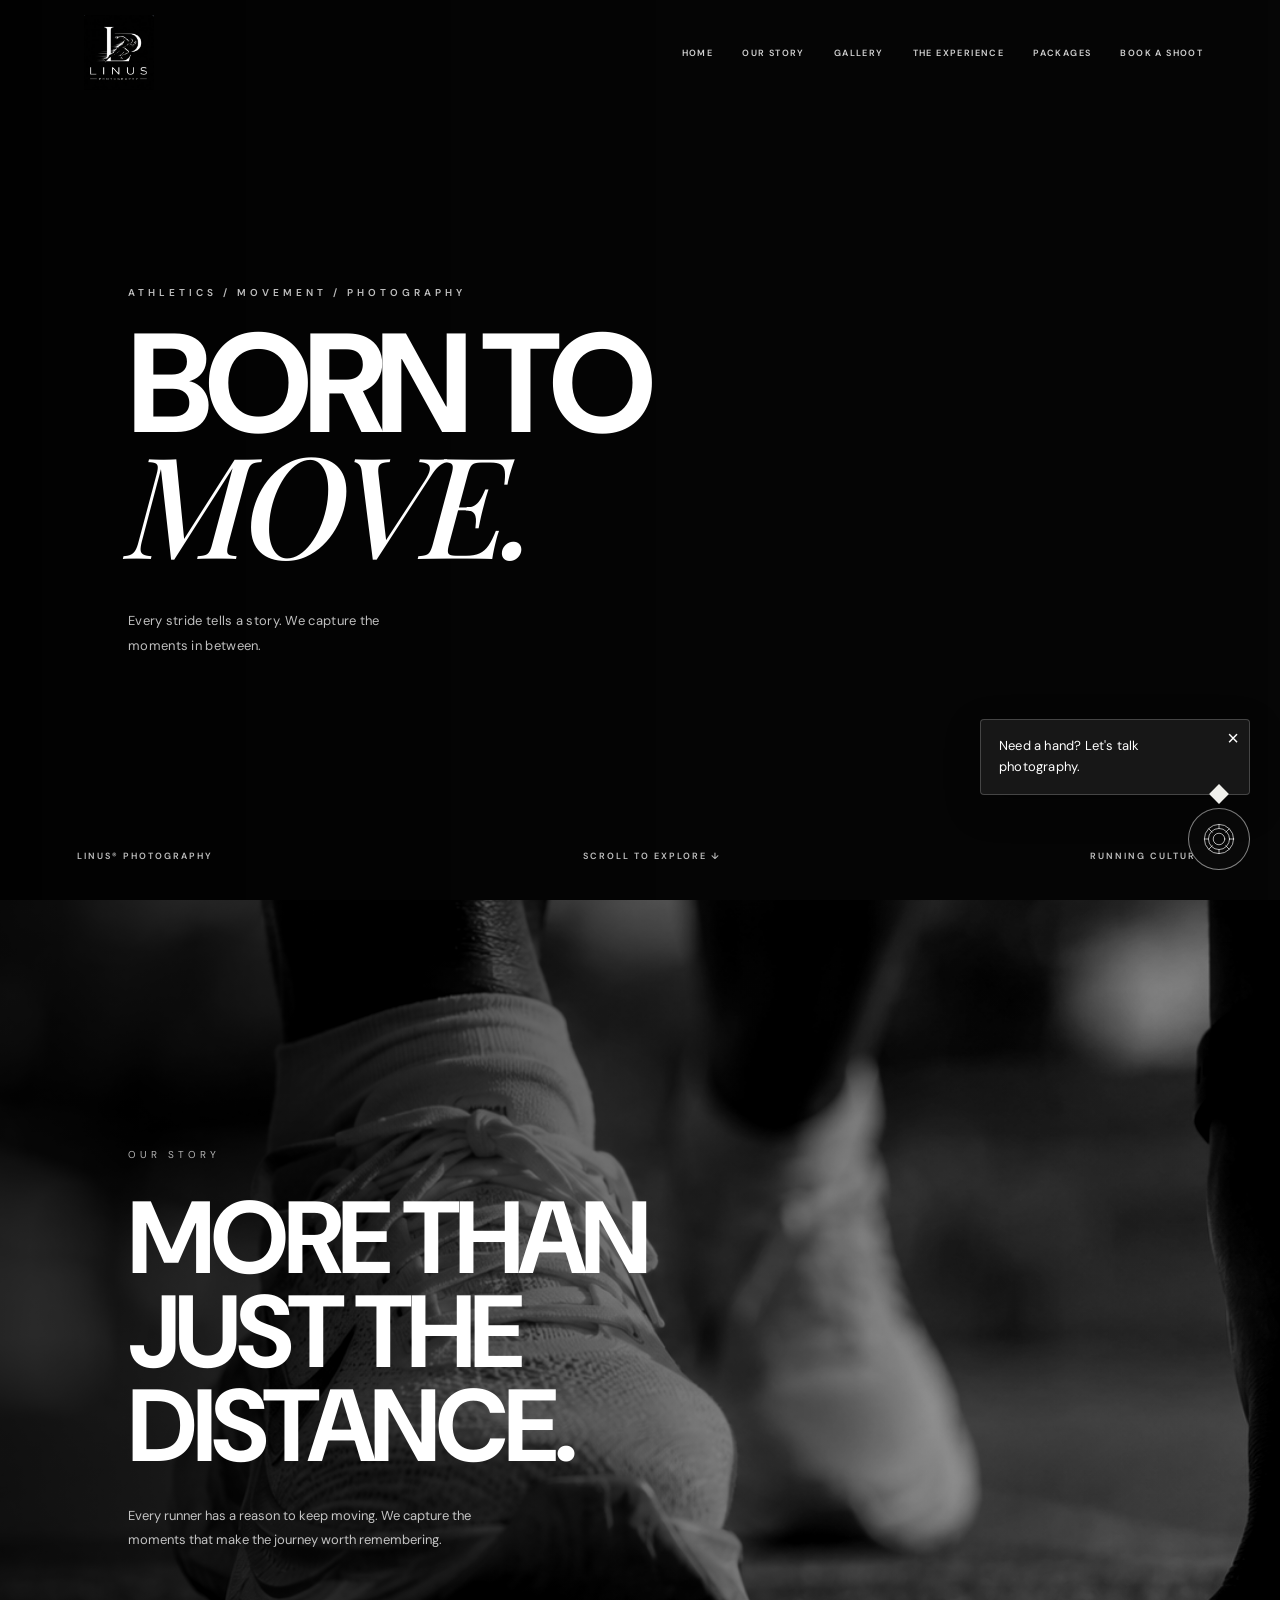
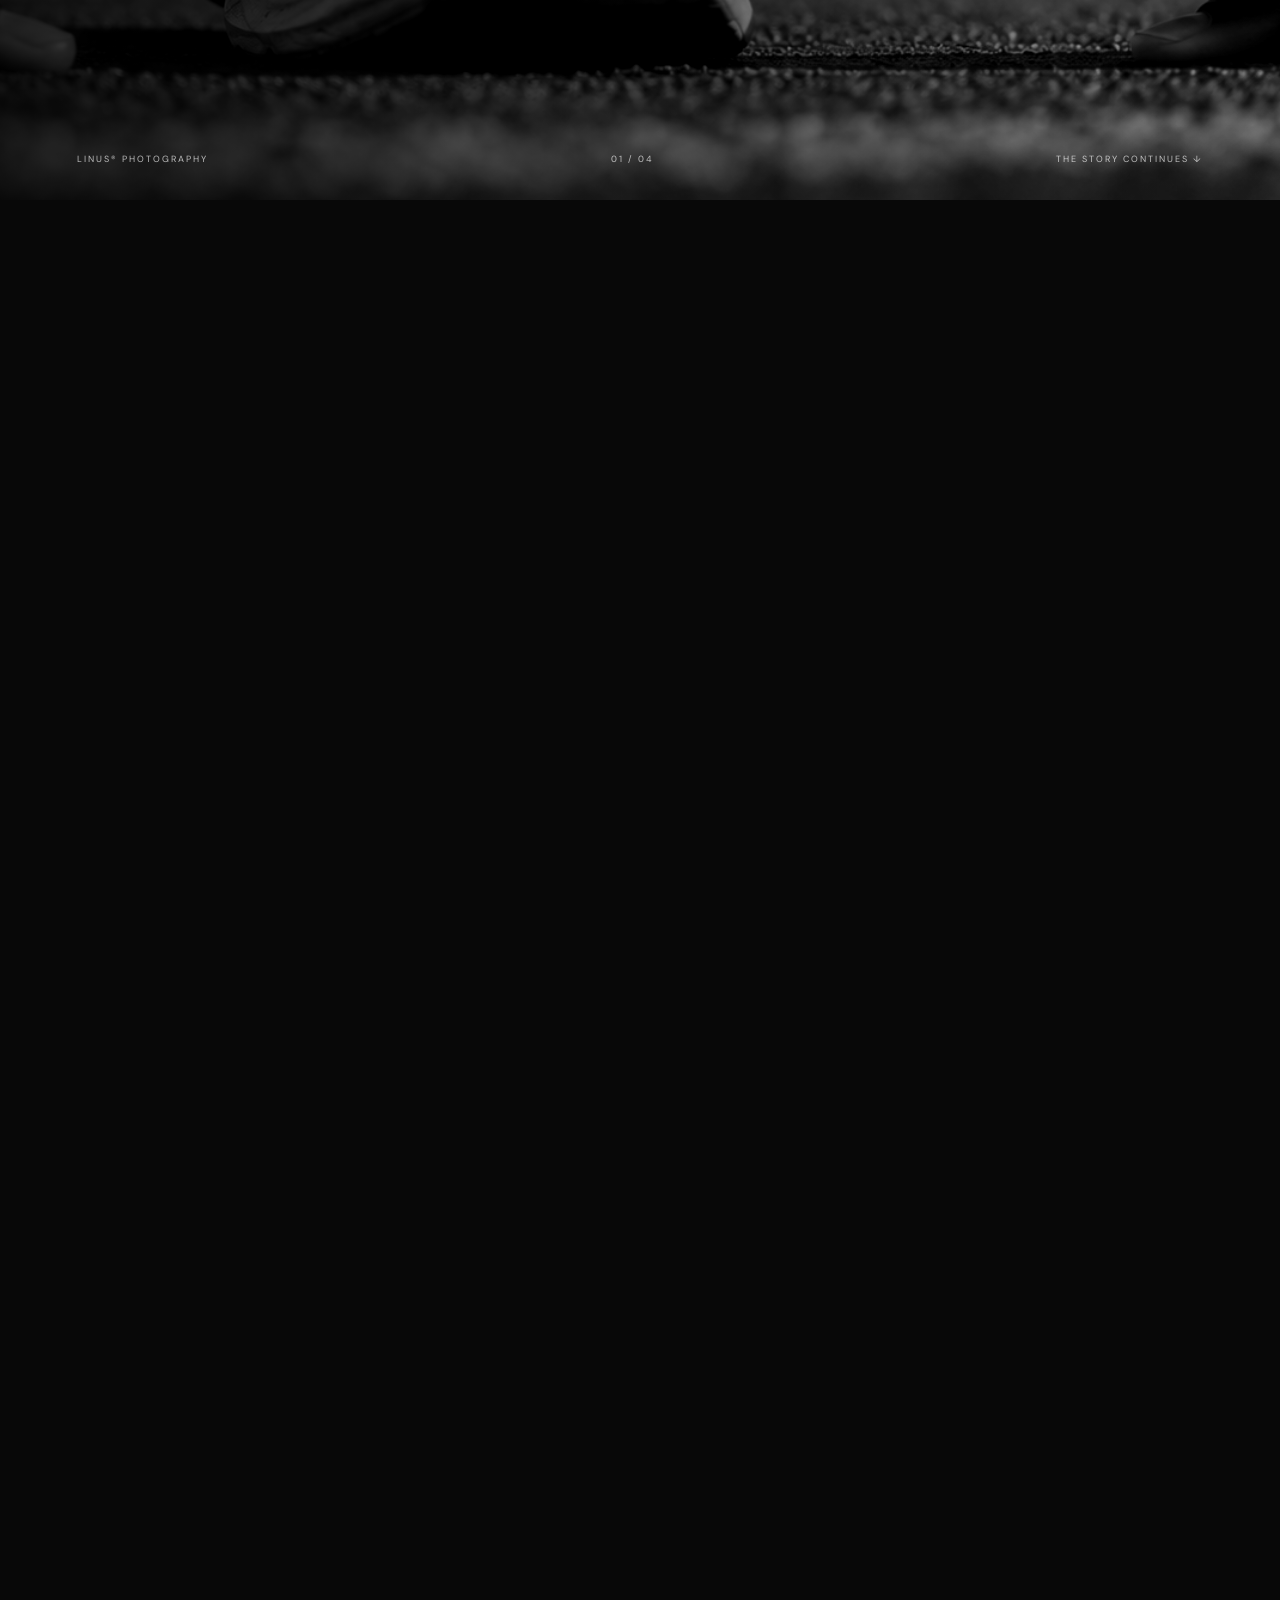
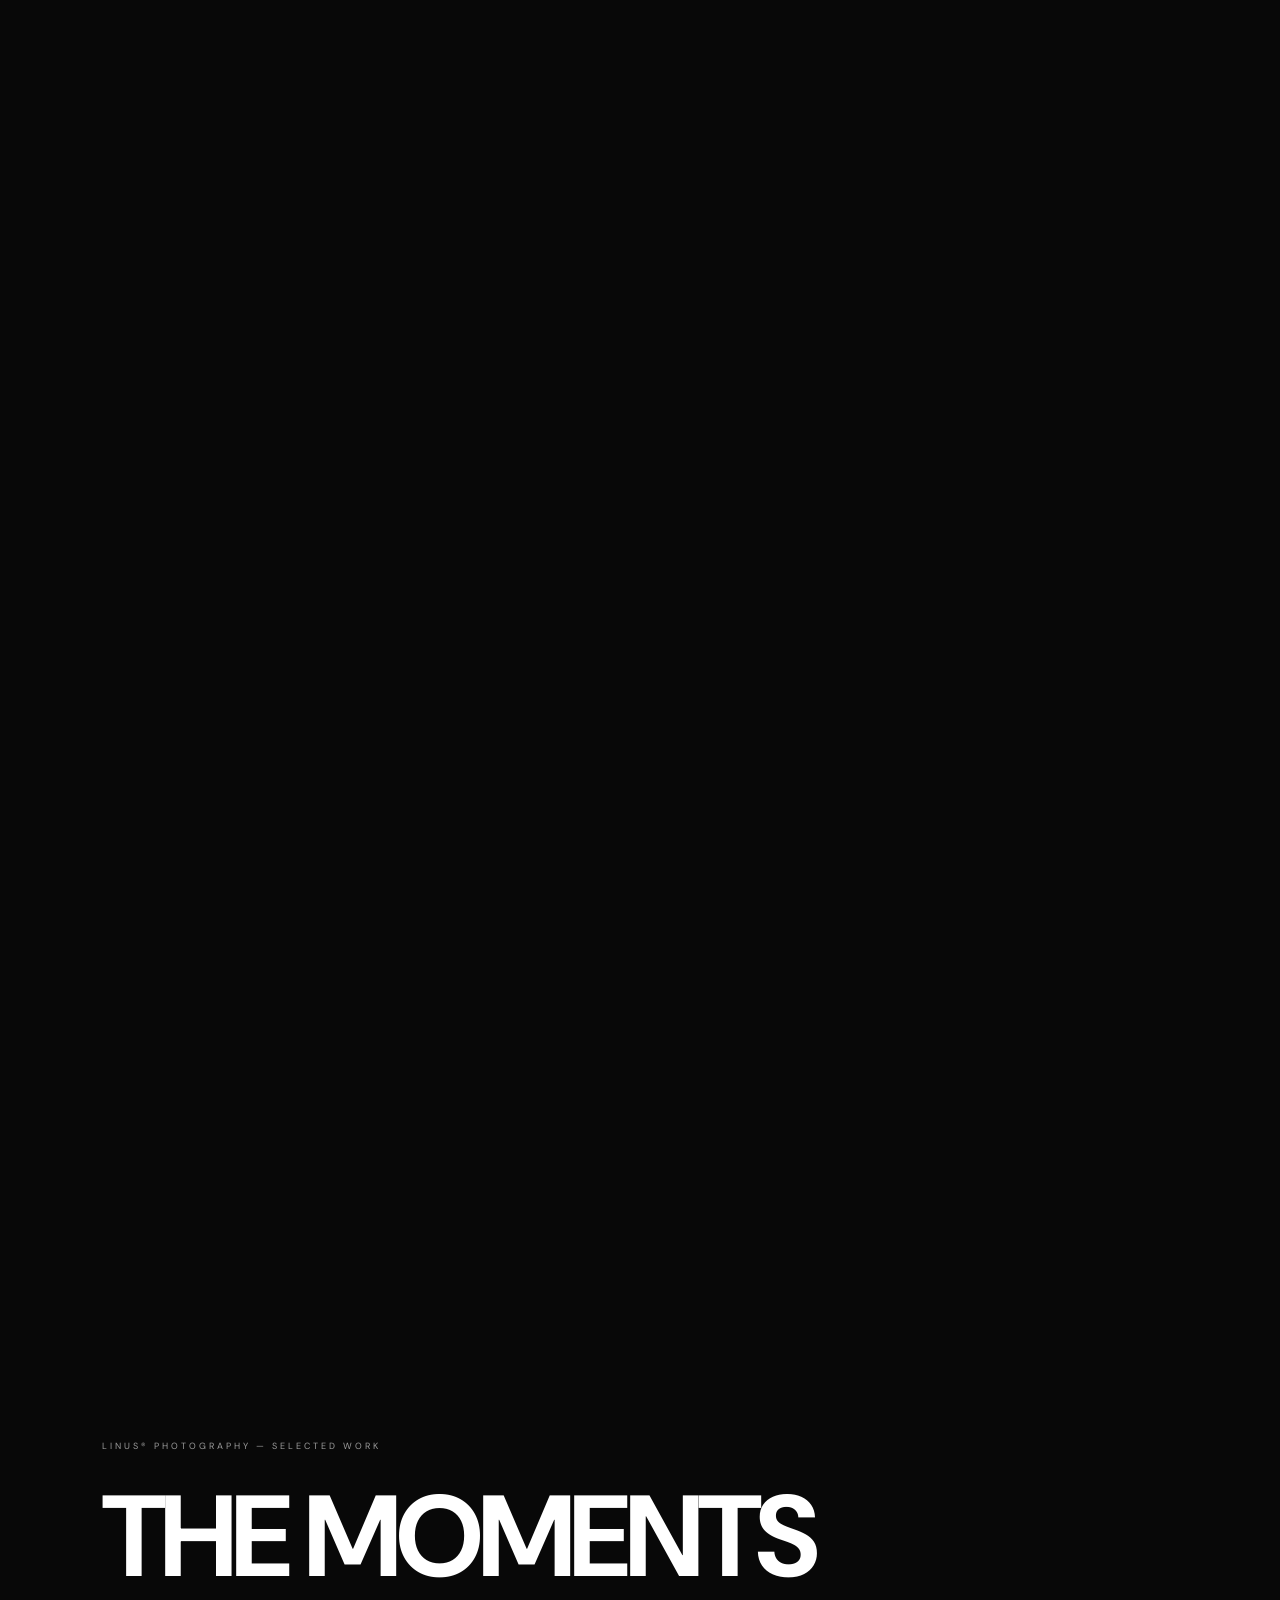
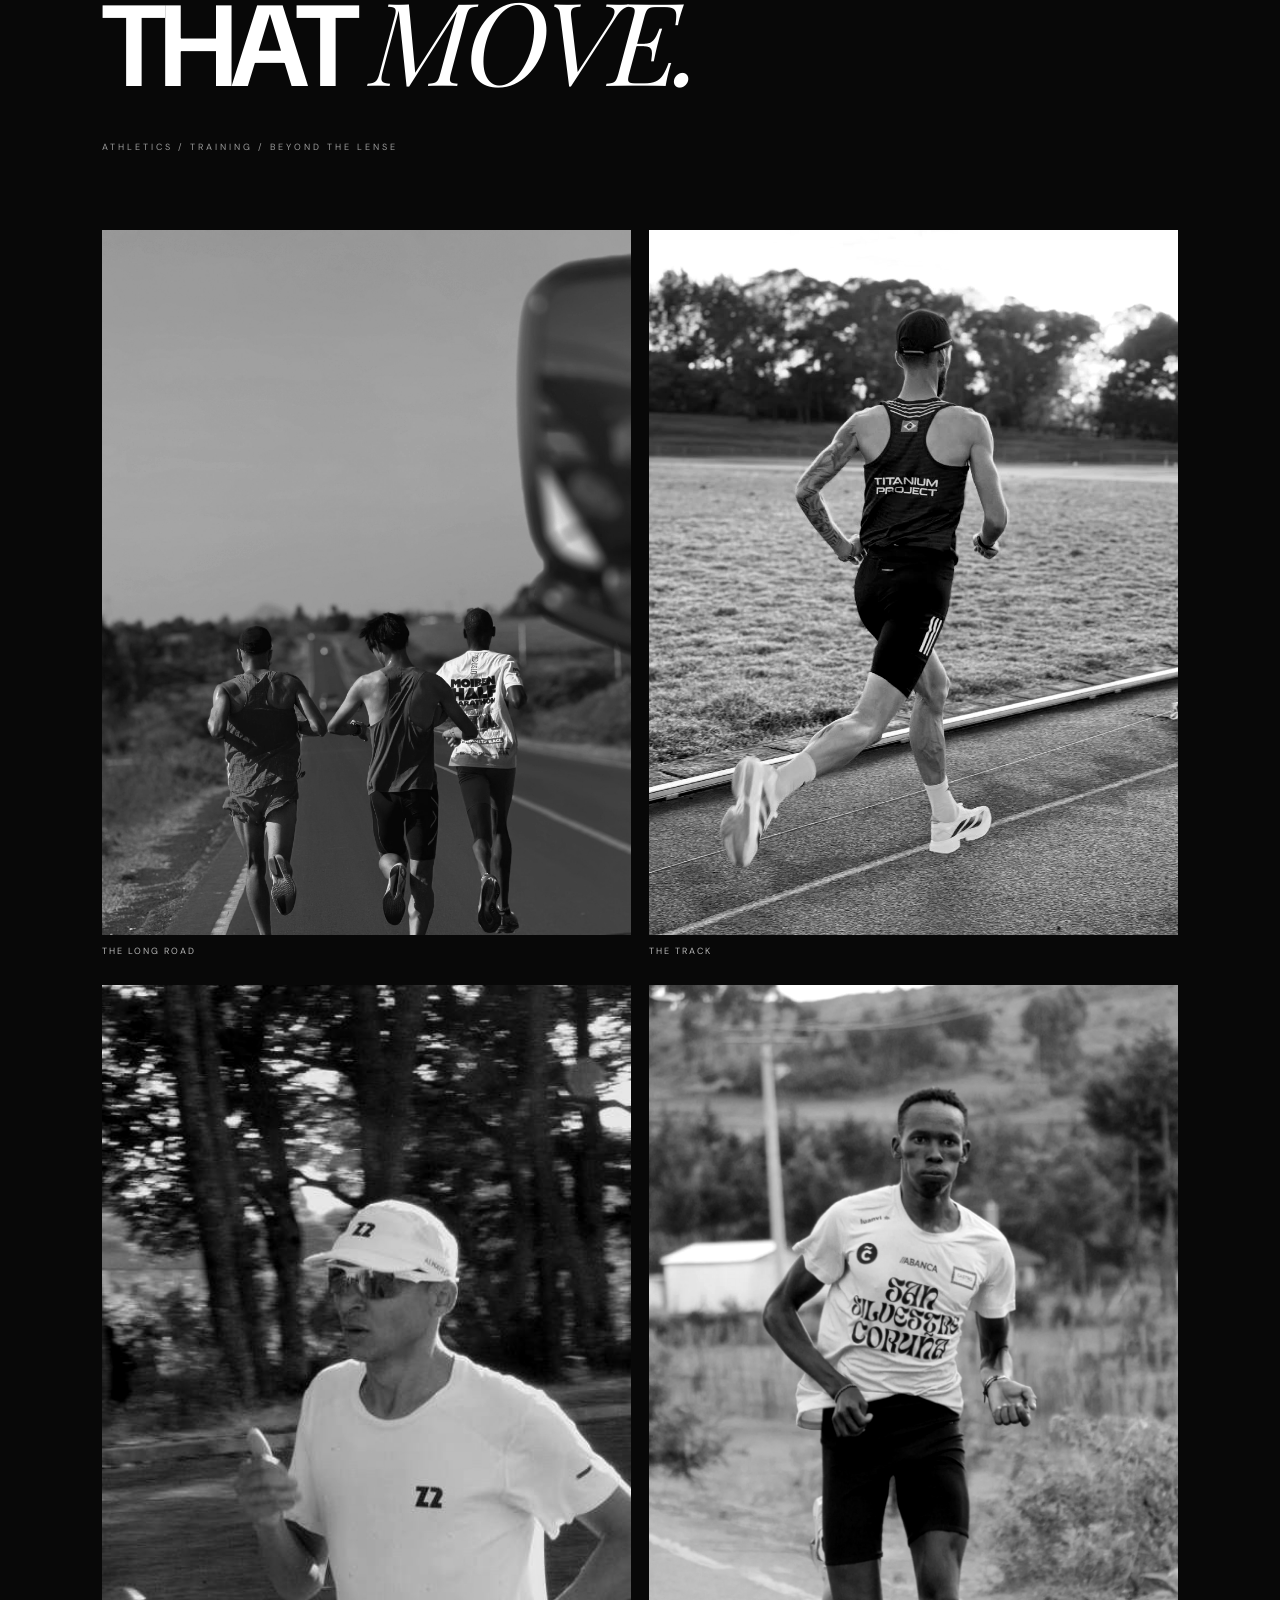
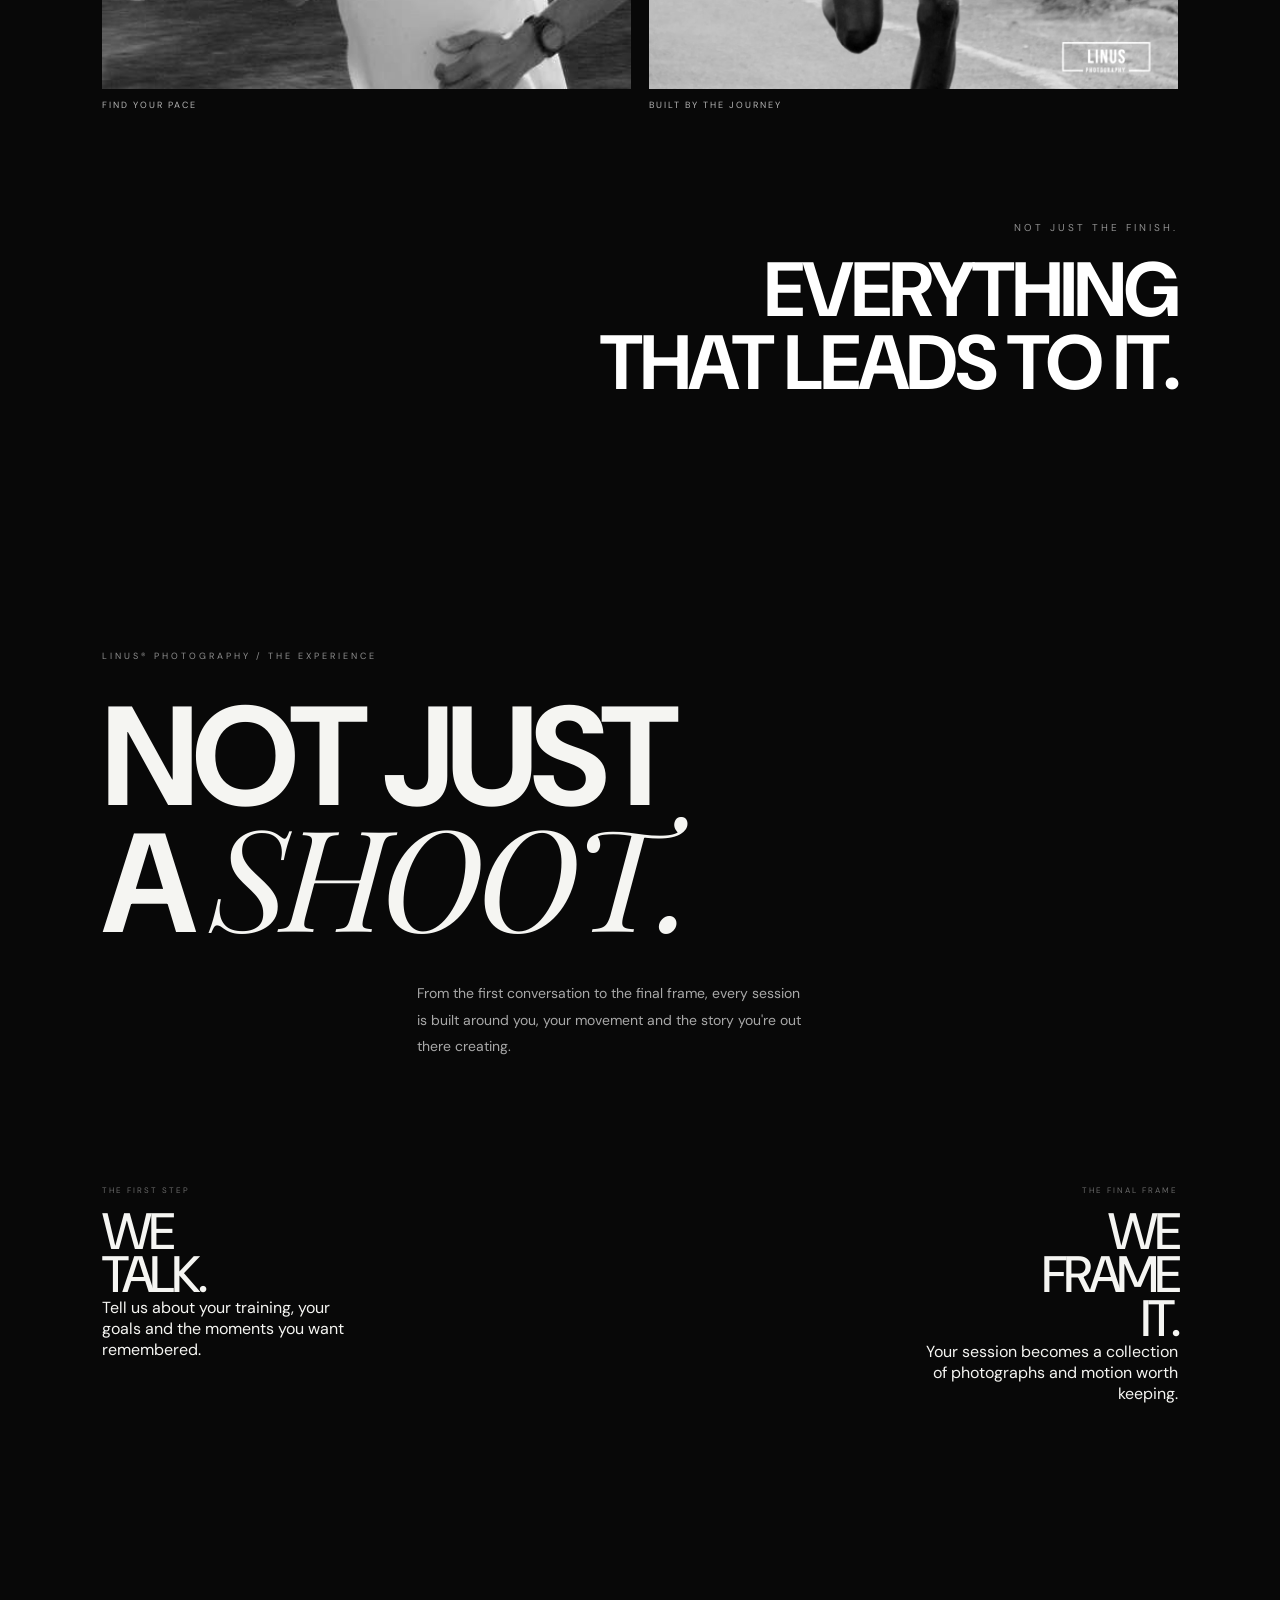
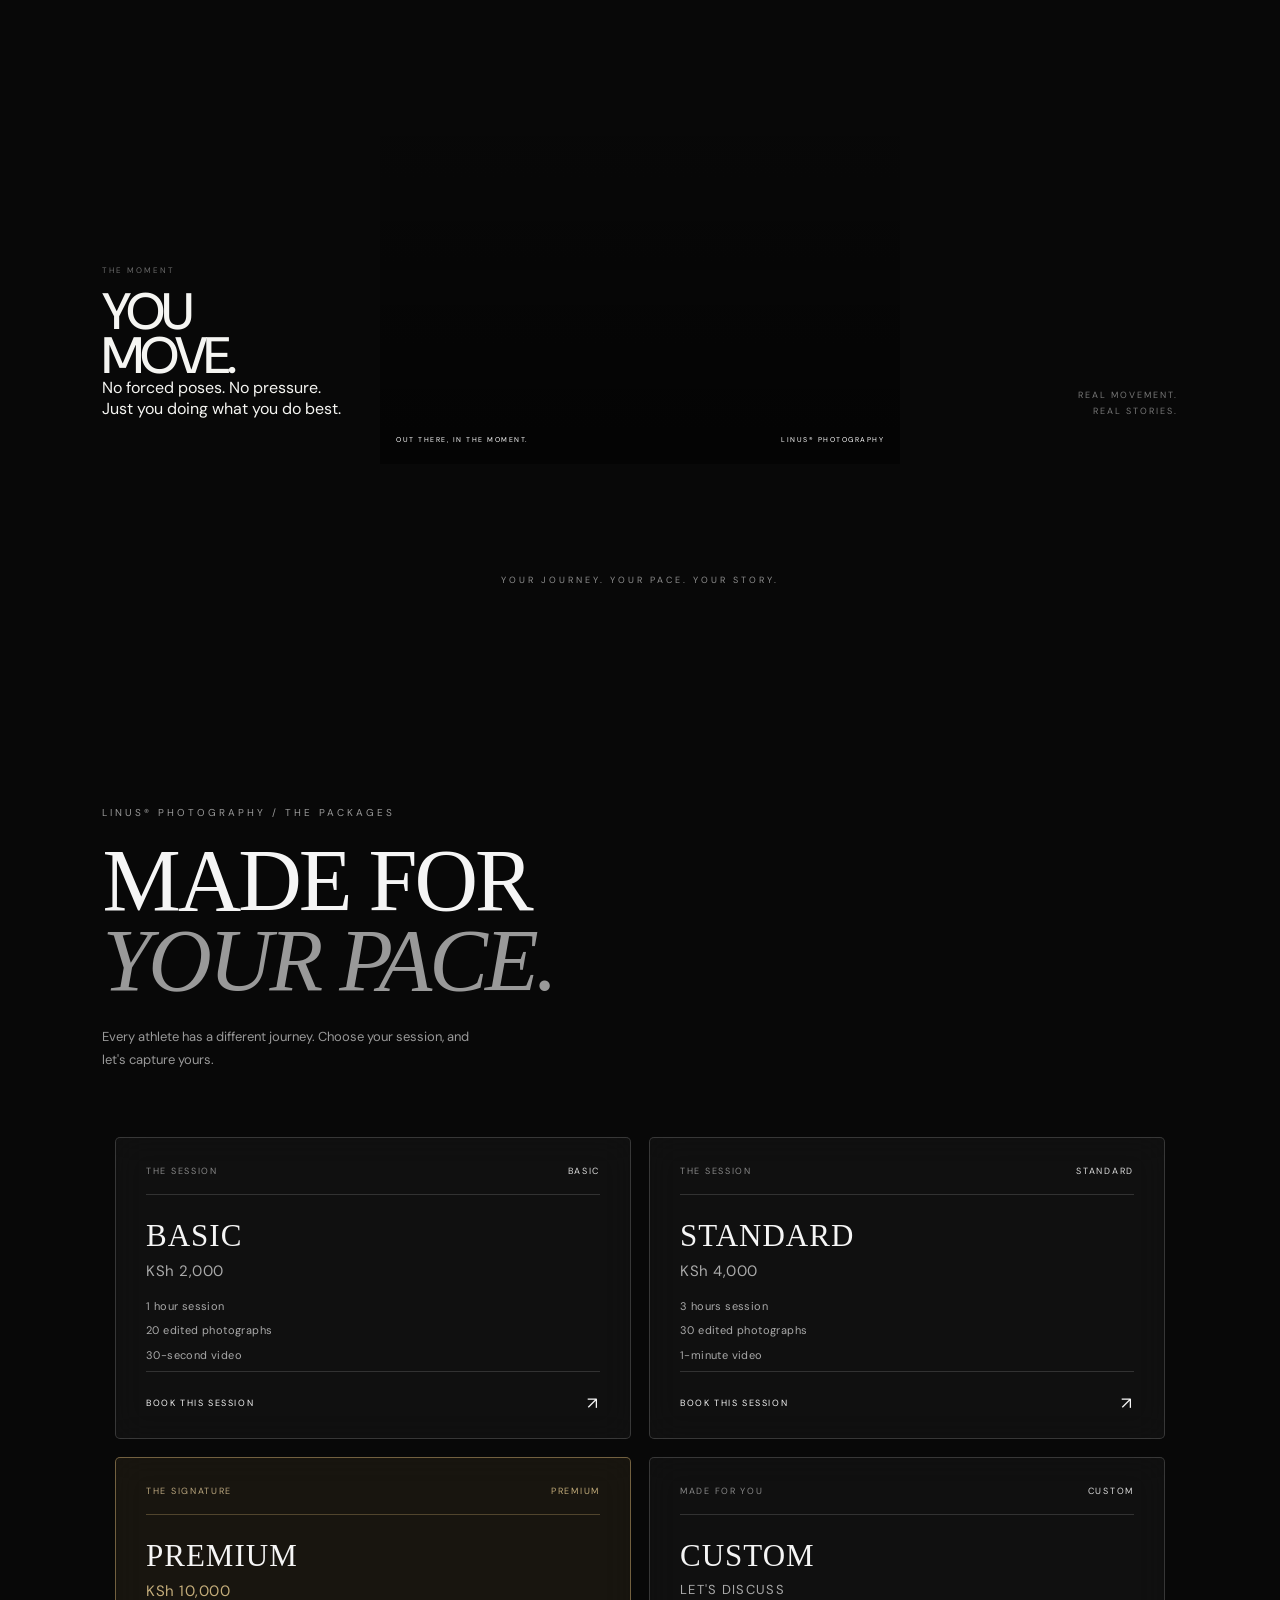
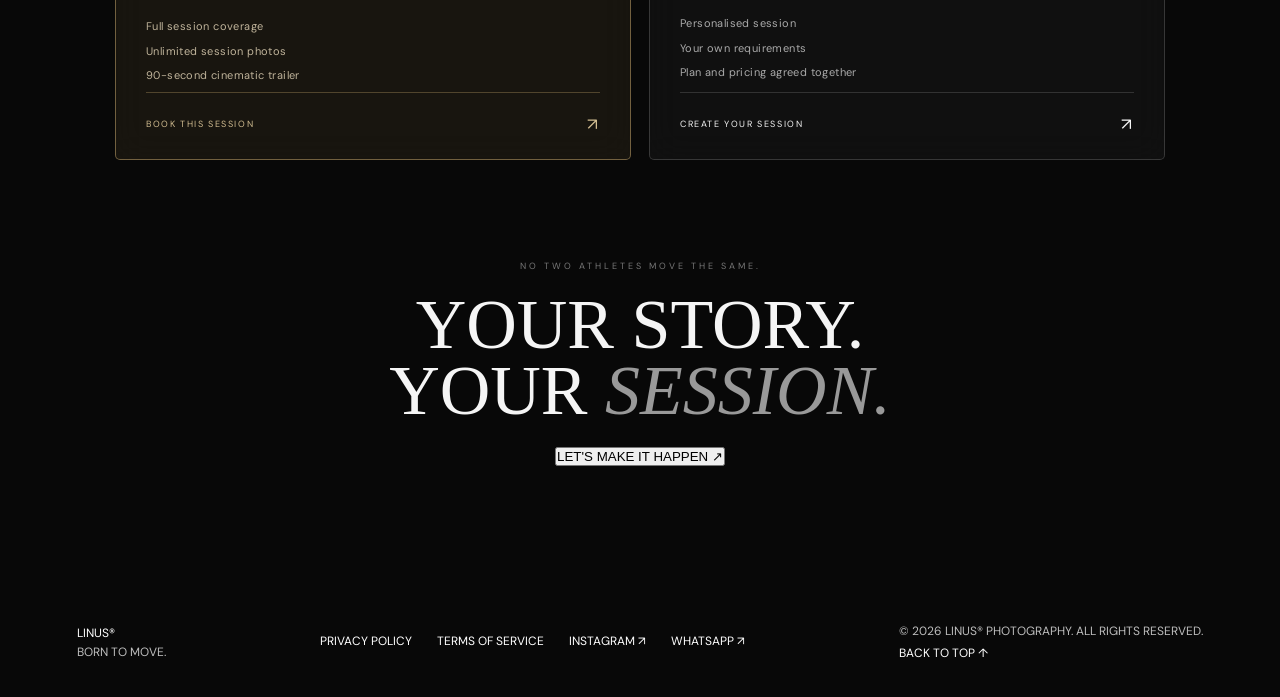
==== index.html @ 6aaef4d9 "First upload of LINUS Photography" ====
<!DOCTYPE html>
<html lang="en">

<head>
    <meta charset="UTF-8">
    <meta name="viewport" content="width=device-width, initial-scale=1.0">

    <title>LINUS® Photography | Born to Move</title>

    <meta name="description"
        content="Athletic photography, running culture and stories in motion.">

   <link rel="stylesheet" href="style.css">
<link rel="stylesheet" href="bot.css">
</head>

<body>

    <!-- WEBSITE CONTENT START -->

    <header class="site-header">

        <a href="#home" class="logo">
            <img src="images/logo.jpeg"
                 alt="LINUS Photography">
        </a>

        <nav class="navigation">

            <a href="#home">HOME</a>

            <a href="#story">OUR STORY</a>

            <a href="#work">GALLERY</a>

            <a href="#experience">THE EXPERIENCE</a>

            <a href="#packages">PACKAGES</a>

            <a href="#packages">BOOK A SHOOT</a>

        </nav>

    </header>


    <!-- HERO SECTION -->

    <section class="hero" id="home">

        <video class="hero-video"
               autoplay
               muted
               loop
               playsinline>

            <source src="images/run.mp4"
                    type="video/mp4">

        </video>


        <div class="hero-overlay"></div>


        <div class="hero-content">

            <p class="hero-label">
                ATHLETICS / MOVEMENT / PHOTOGRAPHY
            </p>

            <h1>
                BORN TO<br>
                <span>MOVE.</span>
            </h1>

            <p class="hero-description">
                Every stride tells a story.
                We capture the moments in between.
            </p>

        </div>


        <div class="hero-footer">

            <span>LINUS® PHOTOGRAPHY</span>

            <a href="#object">
                SCROLL TO EXPLORE ↓
            </a>

            <span>RUNNING CULTURE</span>

        </div>

    </section>




<!-- OUR STORY — CINEMATIC SCROLL EXPERIENCE -->

<section class="story-section" id="story">

    <div class="story-sticky">

        <!-- BACKGROUND PHOTOGRAPH -->
        <div class="story-image">
            <img
                src="images/story1.png"
                id="storyImage"
                alt="Close-up of a long-distance runner training outdoors"
            >
        </div>

        <!-- DARK CINEMATIC OVERLAY -->
        <div class="story-overlay"></div>

        <!-- STORY TEXT -->
        <div class="story-content">

            <p class="story-label" id="storyLabel">
                LINUS® PHOTOGRAPHY — OUR STORY
            </p>

            <h2 id="storyTitle">
                MORE THAN<br>
                JUST THE<br>
                DISTANCE.
            </h2>

            <p id="storyText">
                Every runner has a reason to keep moving.
                We exist to capture the moments that make
                the journey worth remembering.
            </p>

        </div>

        <!-- BOTTOM DETAILS -->
        <div class="story-bottom">

            <span>LINUS® PHOTOGRAPHY</span>

            <span id="storyCount">01 / 04</span>

            <span>THE STORY CONTINUES ↓</span>

        </div>

    </div>

</section>

<!-- END OUR STORY -->

<!-- GALLERY — THE WORK -->

<section class="gallery-section" id="work">

    <div class="gallery-heading">
        <p>LINUS® PHOTOGRAPHY — SELECTED WORK</p>
        <h2>THE MOMENTS<br>THAT <em>MOVE.</em></h2>
        <span>ATHLETICS / TRAINING / BEYOND THE LENSE</span>
    </div>

    <div class="gallery-grid">

        <figure class="gallery-item gallery-large">
            <img src="images/start.jpg" alt="Distance runner training outdoors">
            <figcaption>THE LONG ROAD</figcaption>
        </figure>

        <figure class="gallery-item gallery-small">
            <img src="images/PIC1.jpeg" alt="Runner preparing for training">
            <figcaption>THE TRACK</figcaption>
        </figure>

        <figure class="gallery-item gallery-small">
            <img src="images/BLUR.jpg" alt="Athlete running at full pace">
            <figcaption>FIND YOUR PACE</figcaption>
        </figure>

        <figure class="gallery-item gallery-large">
            <img src="images/push.jpg" alt="Runner moving through an outdoor landscape">
            <figcaption>BUILT BY THE JOURNEY</figcaption>
        </figure>

    </div>

    <div class="gallery-ending">
        <p>NOT JUST THE FINISH.</p>
        <h3>EVERYTHING<br>THAT LEADS TO IT.</h3>
    </div>

</section>

<!-- END GALLERY -->
 
<!-- THE EXPERIENCE -->

<!-- THE EXPERIENCE -->
<section class="experience-section" id="experience">

    <div class="experience-intro">
        <p class="experience-eyebrow">LINUS® PHOTOGRAPHY / THE EXPERIENCE</p>

        <h2>
            NOT JUST<br>
            A <em>SHOOT.</em>
        </h2>

        <p class="experience-description">
            From the first conversation to the final frame,
            every session is built around you, your movement
            and the story you're out there creating.
        </p>
    </div>

    <!-- CINEMATIC VIDEO EXPERIENCE -->

    <div class="experience-video-layout">

        <!-- LEFT SIDE WORDS -->
        <div class="experience-side experience-side-left">

            <div class="side-message">
                <span>THE FIRST STEP</span>
                <h3>WE<br>TALK.</h3>
                 <p>
                Tell us about your training, your goals
                and the moments you want remembered.
            </p>
            </div>

            <div class="side-message">
                <span>THE MOMENT</span>
                <h3>YOU<br>MOVE.</h3>
                 <p>
                No forced poses. No pressure.
                Just you doing what you do best.
            </p>
            </div>

        </div>

        <!-- CENTRE PORTRAIT VIDEO -->
        <div class="experience-visual">

            <video
                class="experience-video"
                autoplay
                muted
                loop
                playsinline
                preload="metadata"
                poster="images/experience-poster.jpg">

                <source src="images/t1.mp4" type="video/mp4">

                Your browser does not support the video element.

            </video>

            <div class="experience-video-overlay"></div>

            <div class="experience-caption">
                <span>OUT THERE, IN THE MOMENT.</span>
                <span>LINUS® PHOTOGRAPHY</span>
            </div>

        </div>

        <!-- RIGHT SIDE WORDS -->
        <div class="experience-side experience-side-right">

            <div class="side-message">
                <span>THE FINAL FRAME</span>
                <h3>WE<br>FRAME<br>IT.</h3>
                  <p>
                Your session becomes a collection
                of photographs and motion worth keeping.
            </p>
            </div>

            <p class="side-signature">
                REAL MOVEMENT.<br>
                REAL STORIES.
            </p>

        </div>

    </div>

    <!-- THE PROCESS -->
     <div class="experience-ending">
        <p>YOUR JOURNEY. YOUR PACE. YOUR STORY.</p>
    </div>

</section>

<!-- ==================== PACKAGES ==================== -->

<!-- ==================== PACKAGES ==================== -->
<section class="packages-section" id="packages">

    <div class="packages-intro">
        <p class="packages-eyebrow">LINUS® PHOTOGRAPHY / THE PACKAGES</p>

        <h2>
            MADE FOR<br>
            <em>YOUR PACE.</em>
        </h2>

        <p class="packages-description">
            Every athlete has a different journey.
            Choose your session, and let's capture yours.
        </p>
    </div>

    <div class="packages-grid">

        <!-- BASIC -->
        <article class="package-card">
            <div class="package-top">
                <span>THE SESSION</span>
                <span class="package-label">BASIC</span>
            </div>

            <div class="package-info">
                <h3>BASIC</h3>
                <p class="package-price">KSh 2,000</p>
            </div>

            <div class="package-details">
                <p>1 hour session</p>
                <p>20 edited photographs</p>
                <p>30-second video</p>
            </div>

            <a href="#" class="package-link" data-package="Basic">
                BOOK THIS SESSION <span>↗</span>
            </a>
        </article>

        <!-- STANDARD -->
        <article class="package-card">
            <div class="package-top">
                <span>THE SESSION</span>
                <span class="package-label">STANDARD</span>
            </div>

            <div class="package-info">
                <h3>STANDARD</h3>
                <p class="package-price">KSh 4,000</p>
            </div>

            <div class="package-details">
                <p>3 hours session</p>
                <p>30 edited photographs</p>
                <p>1-minute video</p>
            </div>

            <a href="#" class="package-link" data-package="Standard">
                BOOK THIS SESSION <span>↗</span>
            </a>
        </article>

        <!-- PREMIUM -->
        <article class="package-card package-premium">
            <div class="package-top">
                <span>THE SIGNATURE</span>
                <span class="package-label">PREMIUM</span>
            </div>

            <div class="package-info">
                <h3>PREMIUM</h3>
                <p class="package-price">KSh 10,000</p>
            </div>

            <div class="package-details">
                <p>Full session coverage</p>
                <p>Unlimited session photos</p>
                <p>90-second cinematic trailer</p>
            </div>

            <a href="#" class="package-link" data-package="Premium">
                BOOK THIS SESSION <span>↗</span>
            </a>
        </article>

        <!-- CUSTOM -->
        <article class="package-card package-custom">
            <div class="package-top">
                <span>MADE FOR YOU</span>
                <span class="package-label">CUSTOM</span>
            </div>

            <div class="package-info">
                <h3>CUSTOM</h3>
                <p class="package-price">LET'S DISCUSS</p>
            </div>

            <div class="package-details">
                <p>Personalised session</p>
                <p>Your own requirements</p>
                <p>Plan and pricing agreed together</p>
            </div>

            <a href="#" class="package-link" data-package="Custom">
                CREATE YOUR SESSION <span>↗</span>
            </a>
        </article>

    </div>

    <!-- PACKAGES ENDING -->
    <div class="packages-ending">
        <p>NO TWO ATHLETES MOVE THE SAME.</p>

        <h3>
            YOUR STORY.<br>
            YOUR <em>SESSION.</em>
        </h3>

        <button type="button" class="social-trigger" id="socialTrigger">
            LET'S MAKE IT HAPPEN <span>↗</span>
        </button>
    </div>

</section>
<!-- ==================== END PACKAGES ==================== -->


<!-- ==================== MAIN WEBSITE FOOTER ==================== -->

<footer class="site-footer">

    <div class="footer-inner">

        <div class="footer-brand">
            <a href="#home" class="footer-logo">LINUS®</a>
            <p>BORN TO MOVE.</p>
        </div>

        <div class="footer-links">
            <a href="privacypolicy.html">PRIVACY POLICY</a>
            <a href="terms-of-service.html">TERMS OF SERVICE</a>

            <a href="https://www.instagram.com/_linusphotography/"
               target="_blank" rel="noopener noreferrer">
                INSTAGRAM ↗
            </a>

            <a href="https://wa.me/254768810218"
               target="_blank" rel="noopener noreferrer">
                WHATSAPP ↗
            </a>
        </div>

        <div class="footer-bottom">
            <p>© 2026 LINUS® PHOTOGRAPHY. ALL RIGHTS RESERVED.</p>
            <a href="#home">BACK TO TOP ↑</a>
        </div>

    </div>

</footer>


<!-- ==================== SOCIAL CONTACT PANEL ==================== -->

<div class="social-overlay" id="socialOverlay">

    <div class="social-panel">

        <button type="button" class="social-close" id="socialClose">
            &times;
        </button>

        <p class="social-eyebrow">LET'S CONNECT</p>

        <h2>
            Choose how<br>
            you'd like to reach us.
        </h2>

        <div class="social-options">

            <!-- INSTAGRAM -->
            <a href="https://www.instagram.com/_linusphotography/"
               target="_blank"
               rel="noopener noreferrer"
               class="social-option">

                <span>Instagram</span>
                <span>↗</span>

            </a>

            <!-- WHATSAPP -->
            <a href="https://wa.me/254768810218"
               target="_blank"
               rel="noopener noreferrer"
               class="social-option">

                <span>WhatsApp</span>
                <span>↗</span>

            </a>

        </div>

        <p class="social-footer">
            WE'LL MEET YOU WHERE YOU ARE.
        </p>

    </div>

</div>

<!-- LOAD JAVASCRIPT AFTER ALL HTML -->
 
<!-- ==========================================
     PACE BOT — CHATBOT
========================================== -->

<!-- Floating lens launcher -->
<button class="pace-launcher" id="paceLauncher" type="button"
        aria-label="Open PACE BOT" aria-expanded="false">

    <svg viewBox="0 0 100 100" aria-hidden="true">
        <circle cx="50" cy="50" r="43"/>
        <circle cx="50" cy="50" r="31"/>
        <circle cx="50" cy="50" r="17"/>
        <path d="M50 7 L50 19 M50 81 L50 93
                 M7 50 L19 50 M81 50 L93 50"/>
        <path d="M20 20 L30 30 M70 70 L80 80
                 M80 20 L70 30 M30 70 L20 80"/>
    </svg>

    <span class="pace-launcher-label">PACE BOT</span>
</button>

<!-- Small welcome greeting -->
<div class="pace-greeting" id="paceGreeting">
    Need a hand? Let's talk photography.
    <button type="button" id="paceGreetingClose"
            aria-label="Dismiss greeting">&times;</button>
</div>

<!-- Chat window -->
<section class="pace-chat" id="paceChat"
         aria-label="PACE BOT chat" aria-hidden="true">

    <!-- Chat header -->
    <header class="pace-header">

        <div class="pace-identity">

            <div class="pace-avatar">
                <svg viewBox="0 0 100 100" aria-hidden="true">
                    <circle cx="50" cy="50" r="43"/>
                    <circle cx="50" cy="50" r="31"/>
                    <circle cx="50" cy="50" r="17"/>
                    <path d="M50 7 L50 19 M50 81 L50 93
                             M7 50 L19 50 M81 50 L93 50"/>
                </svg>
            </div>

            <div class="pace-identity-text">
                <h3>PACE BOT</h3>
                <span>LINUS® Photography Assistant</span>
            </div>

        </div>

        <div class="pace-header-actions">
            <button type="button" id="paceMinimize"
                    aria-label="Minimise chat">−</button>

            <button type="button" id="paceClose"
                    aria-label="Close chat">&times;</button>
        </div>

    </header>

    <!-- Chat messages -->
    <div class="pace-messages" id="paceMessages"
         aria-live="polite" aria-relevant="additions">

        <!-- Welcome message -->
        <div class="pace-message bot-message">
            <div class="pace-message-avatar">
                <svg viewBox="0 0 100 100" aria-hidden="true">
                    <circle cx="50" cy="50" r="43"/>
                    <circle cx="50" cy="50" r="27"/>
                    <circle cx="50" cy="50" r="12"/>
                </svg>
            </div>

            <div class="pace-message-content">
                <span class="pace-sender">PACE BOT</span>
                <div class="pace-bubble">
                    Hey there! Welcome to LINUS® Photography.
                    <br><br>
                    What brings you here today?
                </div>
            </div>
        </div>

        <!-- Welcome choices -->
        <div class="pace-choices" id="paceWelcomeChoices">

            <button type="button" class="pace-choice"
                    data-action="services">
                Explore photography services <span>↗</span>
            </button>

            <button type="button" class="pace-choice"
                    data-action="packages">
                View packages &amp; prices <span>↗</span>
            </button>

            <button type="button" class="pace-choice"
                    data-action="booking">
                Book a photography session <span>↗</span>
            </button>

            <button type="button" class="pace-choice"
                    data-action="availability">
                Check availability <span>↗</span>
            </button>

            <button type="button" class="pace-choice"
                    data-action="custom">
                Ask about custom shoots <span>↗</span>
            </button>

            <button type="button" class="pace-choice"
                    data-action="contact">
                Talk to the photographer <span>↗</span>
            </button>

        </div>

    </div>

    <!-- Typing indicator -->
    <div class="pace-typing" id="paceTyping" hidden>
        <span></span>
        <span></span>
        <span></span>
        <small>PACE BOT is typing...</small>
    </div>

    <!-- Contact shortcuts -->
    <div class="pace-contact-shortcuts" id="paceContactShortcuts" hidden>

        <a href="https://wa.me/254768810218"
           target="_blank" rel="noopener noreferrer">
            WHATSAPP ↗
        </a>

        <a href="https://www.instagram.com/_linusphotography/"
           target="_blank" rel="noopener noreferrer">
            INSTAGRAM ↗
        </a>

    </div>

    <!-- Message input -->
    <form class="pace-input-area" id="paceForm">

        <input type="text" id="paceInput"
               placeholder="Ask PACE BOT anything..."
               autocomplete="off"
               aria-label="Type your message">

        <button type="submit" aria-label="Send message">
            <svg viewBox="0 0 24 24" aria-hidden="true">
                <path d="M4 12L20 4L14 20L11 13L4 12Z"/>
                <path d="M11 13L20 4"/>
            </svg>
        </button>

    </form>

    <!-- Footer -->
    <footer class="pace-footer">
        POWERED BY LINUS® PHOTOGRAPHY
    </footer>

</section>
<!-- END PACE BOT -->

<script src="script.js"></script>
<script src="bot.js"></script>

</body>
</html>
---- style.css ----
/* =========================================
   LINUS® PHOTOGRAPHY
   HERO SECTION
========================================= */

@import url('https://fonts.googleapis.com/css2?family=DM+Sans:wght@400;500;600;700&family=Playfair+Display:ital,wght@0,500;0,600;1,500&display=swap');


/* RESET */

* {
    margin: 0;
    padding: 0;
    box-sizing: border-box;
}

html {
    scroll-behavior: smooth;
}

body {
    background: #080808;
    color: #ffffff;
    font-family: 'DM Sans', sans-serif;
    overflow-x: hidden;
}

a {
    color: inherit;
    text-decoration: none;
}


/* HEADER */

.site-header {
    position: absolute;
    top: 0;
    left: 0;
    width: 100%;
    height: 105px;
    padding: 0 6%;
    display: flex;
    align-items: center;
    justify-content: space-between;
    z-index: 10;
}


/* LOGO */



/* LOGO */

.logo {
    display: flex;
    align-items: center;
    justify-content: center;
    width: 85px;
    height: 75px;
    flex-shrink: 0;
}

.logo img {
    display: block;
    width: 100%;
    height: 100%;
    object-fit: contain;
    mix-blend-mode: screen;
}


/* NAVIGATION */

.navigation {
    display: flex;
    align-items: center;
    gap: 29px;
}

.navigation a {
    font-size: 9px;
    font-weight: 600;
    letter-spacing: 1.4px;
    color: rgba(255, 255, 255, 0.82);
    transition: color 0.3s ease;
}

.navigation a:hover {
    color: #ffffff;
}


/* HERO */

.hero {
    position: relative;
    width: 100%;
    height: 100vh;
    min-height: 650px;
    overflow: hidden;
    display: flex;
    align-items: center;
    background: #080808;
}


/* BACKGROUND VIDEO */

.hero-video {
    position: absolute;
    inset: 0;
    width: 100%;
    height: 100%;
    object-fit: cover;
    object-position: center;
    z-index: 0;
}


/* DARK OVERLAY */

.hero-overlay {
    position: absolute;
    inset: 0;
    z-index: 1;

    background:
        linear-gradient(
            90deg,
            rgba(0, 0, 0, 0.78) 0%,
            rgba(0, 0, 0, 0.35) 55%,
            rgba(0, 0, 0, 0.25) 100%
        );

}


/* HERO CONTENT */

.hero-content {
    position: relative;
    z-index: 2;
    margin-left: 10%;
    margin-top: 45px;
    max-width: 750px;
}


.hero-label {
    font-size: 10px;
    letter-spacing: 4px;
    font-weight: 600;
    color: rgba(255, 255, 255, 0.75);
    margin-bottom: 28px;
}


.hero-content h1 {
    font-size: clamp(75px, 11vw, 165px);
    line-height: 0.82;
    font-weight: 700;
    letter-spacing: -9px;
    text-transform: uppercase;
}


.hero-content h1 span {
    font-family: 'Playfair Display', serif;
    font-weight: 500;
    font-style: italic;
    letter-spacing: -8px;
}


.hero-description {
    max-width: 310px;
    margin-top: 40px;
    font-size: 13px;
    line-height: 1.9;
    color: rgba(255, 255, 255, 0.75);
    letter-spacing: 0.3px;
}


/* HERO FOOTER */

.hero-footer {
    position: absolute;
    bottom: 38px;
    left: 6%;
    right: 6%;
    z-index: 3;

    display: flex;
    justify-content: space-between;
    align-items: center;
}


.hero-footer span,
.hero-footer a {
    font-size: 9px;
    font-weight: 600;
    letter-spacing: 2px;
    color: rgba(255, 255, 255, 0.75);
}


.hero-footer a {
    transition: opacity 0.3s ease;
}

.hero-footer a:hover {
    opacity: 0.55;
}


/* =========================================
   TABLET RESPONSIVENESS
========================================= */

@media (max-width: 1000px) {

    .site-header {
        padding: 0 5%;
    }

    .logo {
        width: 110px;
    }

    .navigation {
        gap: 15px;
    }

    .navigation a {
        font-size: 8px;
        letter-spacing: 1px;
    }

    .hero-content {
        margin-left: 7%;
    }

}


/* =========================================
   MOBILE RESPONSIVENESS
========================================= */

@media (max-width: 700px) {

    .site-header {
        height: 85px;
        padding: 0 6%;
    }

    .logo {
        width: 105px;
    }

    .navigation {
        display: none;
    }

    .hero {
        min-height: 600px;
        height: 100svh;
    }

    .hero-video {
        object-position: 58% center;
    }

    .hero-overlay {
        background:
            linear-gradient(
                0deg,
                rgba(0, 0, 0, 0.75),
                rgba(0, 0, 0, 0.2) 75%
            );
    }

    .hero-content {
        margin: 0 7%;
        margin-top: 30px;
    }

    .hero-label {
        font-size: 8px;
        letter-spacing: 2.5px;
        margin-bottom: 25px;
    }

    .hero-content h1 {
        font-size: clamp(65px, 17vw, 105px);
        letter-spacing: -5px;
        line-height: 0.88;
    }

    .hero-content h1 span {
        letter-spacing: -5px;
    }

    .hero-description {
        margin-top: 28px;
        font-size: 12px;
        max-width: 260px;
    }

    .hero-footer {
        left: 6%;
        right: 6%;
        bottom: 25px;
    }

    .hero-footer span {
        display: none;
    }

    .hero-footer a {
        font-size: 8px;
        letter-spacing: 1.5px;
    }

}

/* =========================================
   OUR STORY — SCROLL EXPERIENCE
========================================= */

.story-section {
    position: relative;
    height: 400vh;
    background: #080808;
}

.story-sticky {
    position: sticky;
    top: 0;
    width: 100%;
    height: 100vh;
    min-height: 600px;
    overflow: hidden;
    background: #080808;
}

.story-image {
    position: absolute;
    inset: 0;
    overflow: hidden;
}

.story-image img {
    width: 100%;
    height: 100%;
    object-fit: cover;
    object-position: center;

    filter: grayscale(100%) contrast(1.12);

    transform: scale(1.25);

    transition:
        transform 0.25s linear,
        opacity 0.35s ease,
        filter 0.2s linear;
}

.story-overlay {
    position: absolute;
    inset: 0;
    background:
        linear-gradient(
            90deg,
            rgba(0,0,0,.82),
            rgba(0,0,0,.18)
        );
}

.story-content {
    position: absolute;
    z-index: 2;
    left: 10%;
    top: 50%;
    transform: translateY(-50%);
    max-width: 680px;
}

.story-label {
    font-size: 10px;
    letter-spacing: 4px;
    margin-bottom: 30px;
    color: rgba(255,255,255,.7);
}

.story-content h2 {
    font-size: clamp(55px, 8vw, 115px);
    line-height: .92;
    letter-spacing: -5px;
    font-weight: 700;
}

.story-content p:last-child {
    max-width: 350px;
    margin-top: 30px;
    font-size: 13px;
    line-height: 1.9;
    color: rgba(255,255,255,.75);
}

.story-bottom {
    position: absolute;
    bottom: 35px;
    left: 6%;
    right: 6%;
    display: flex;
    justify-content: space-between;
    font-size: 9px;
    letter-spacing: 2px;
    color: rgba(255,255,255,.7);
    z-index: 2;
}

@media (max-width: 768px) {
    .story-content {
        left: 7%;
        right: 7%;
    }

    .story-content h2 {
        letter-spacing: -3px;
    }

    .story-bottom {
        left: 7%;
        right: 7%;
        font-size: 8px;
    }
}


.story-section {
    position: relative;
    height: 400vh;
    background: #080808;
}

.story-sticky {
    position: sticky;
    top: 0;
    height: 100vh;
    overflow: hidden;
}
.story-image img {
    transition:
        transform 0.25s linear,
        opacity 0.35s ease;
}

/* =========================================
   GALLERY — LINUS® EDITORIAL PHOTOGRAPHY
========================================= */

.gallery-section {
    position: relative;
    background: #080808;
    padding: 140px 8% 120px;
    overflow: hidden;
}

/* GALLERY HEADING */

.gallery-heading {
    margin-bottom: 75px;
}

.gallery-heading > p,
.gallery-heading > span {
    font-size: 9px;
    letter-spacing: 3px;
    color: rgba(255,255,255,.6);
}

.gallery-heading h2 {
    font-size: clamp(55px, 9vw, 125px);
    line-height: .88;
    letter-spacing: -6px;
    margin: 35px 0;
}

.gallery-heading h2 em {
    font-family: 'Playfair Display', serif;
    font-weight: 400;
}

/* PORTRAIT PHOTO ARRANGEMENT */

.gallery-grid {
    display: grid;
    grid-template-columns: repeat(2, minmax(0, 1fr));
    column-gap: 18px;
    row-gap: 28px;
    align-items: start;
}

.gallery-item {
    position: relative;
    width: 100%;
    margin: 0;
    overflow: hidden;
}

.gallery-large {
    width: 100%;
}

.gallery-small {
    width: 100%;
    margin: 0;
}

/* PORTRAIT IMAGE FRAME */

.gallery-item img {
    display: block;
    width: 100%;
    height: auto;
    aspect-ratio: 3 / 4;
    object-fit: cover;
    object-position: center;
    filter: grayscale(100%) contrast(1.08);

    transition:
        filter .7s ease,
        transform 1s ease;
}

.gallery-large img,
.gallery-small img {
    aspect-ratio: 3 / 4;
}

.gallery-item:hover img {
    filter: grayscale(0%) contrast(1.04);
    transform: scale(1.025);
}

/* IMAGE CAPTIONS */

.gallery-item figcaption {
    padding-top: 10px;
    font-size: 9px;
    letter-spacing: 2px;
    color: rgba(255,255,255,.7);
}

/* GALLERY ENDING */

.gallery-ending {
    margin-top: 110px;
    text-align: right;
}

.gallery-ending p {
    font-size: 10px;
    letter-spacing: 3px;
    color: rgba(255,255,255,.55);
}

.gallery-ending h3 {
    margin-top: 20px;
    font-size: clamp(38px, 6vw, 80px);
    line-height: .95;
    letter-spacing: -3px;
}

/* TABLETS */

@media (max-width: 768px) {

    .gallery-section {
        padding: 100px 6%;
    }

    .gallery-heading {
        margin-bottom: 55px;
    }

    .gallery-heading h2 {
        letter-spacing: -3px;
    }

    .gallery-grid {
        grid-template-columns: repeat(2, minmax(0, 1fr));
        column-gap: 12px;
        row-gap: 20px;
    }

    .gallery-item img {
        aspect-ratio: 3 / 4;
    }

    .gallery-item figcaption {
        font-size: 8px;
        letter-spacing: 1px;
        padding-top: 8px;
    }

    .gallery-ending {
        margin-top: 80px;
    }
}

/* SMALL PHONES */

@media (max-width: 480px) {

    .gallery-section {
        padding: 85px 5%;
    }

    .gallery-grid {
        grid-template-columns: repeat(2, minmax(0, 1fr));
        column-gap: 8px;
        row-gap: 16px;
    }

    .gallery-large,
    .gallery-small {
        width: 100%;
        margin: 0;
    }

    .gallery-item img {
        aspect-ratio: 3 / 4;
    }

    .gallery-item figcaption {
        font-size: 7px;
        letter-spacing: .7px;
    }

    .gallery-ending {
        margin-top: 65px;
    }

}

/* =========================================
   THE EXPERIENCE — LINUS®
========================================= */

/* =========================================
   THE EXPERIENCE — LINUS® PHOTOGRAPHY
========================================= */

/* =========================================
   THE EXPERIENCE — LINUS® PHOTOGRAPHY
========================================= */

.experience-section {
    position: relative;
    background: #080808;
    color: #f5f5f2;
    padding: 130px 8% 100px;
    overflow: hidden;
}

/* INTRODUCTION */

.experience-intro {
    max-width: 900px;
    margin-bottom: 80px;
}

.experience-eyebrow {
    font-size: 9px;
    letter-spacing: 3px;
    color: rgba(255,255,255,.55);
}

.experience-intro h2 {
    font-size: clamp(65px, 11vw, 145px);
    line-height: .82;
    letter-spacing: -7px;
    margin: 38px 0;
}

.experience-intro h2 em {
    font-family: 'Playfair Display', serif;
    font-weight: 400;
}

.experience-description {
    max-width: 390px;
    font-size: 14px;
    line-height: 1.9;
    color: rgba(255,255,255,.65);
    margin-left: 35%;
}

/* =========================================
   VIDEO + SIDE TYPOGRAPHY
========================================= */

.experience-video-layout {
    width: 100%;
    display: grid;
    grid-template-columns: minmax(0, 1fr) minmax(0, 520px) minmax(0, 1fr);
    align-items: center;
    gap: 25px;
}

/* PORTRAIT VIDEO */

.experience-visual {
    position: relative;
    width: 100%;
    aspect-ratio: 9 / 16;
    overflow: hidden;
    background: #080808;
}

.experience-video {
    display: block;
    width: 100%;
    height: 100%;
    object-fit: contain;
    object-position: center;
    filter: none;
}

.experience-video-overlay {
    position: absolute;
    inset: 0;
    background: linear-gradient(
        to top,
        rgba(0,0,0,.55),
        transparent 40%
    );
    pointer-events: none;
}

/* VIDEO CAPTION */

.experience-caption {
    position: absolute;
    z-index: 2;
    bottom: 20px;
    left: 16px;
    right: 16px;
    display: flex;
    justify-content: space-between;
    gap: 10px;
    font-size: 7px;
    letter-spacing: 1.5px;
    color: #fff;
    pointer-events: none;
}

/* SIDE WORDS */

.experience-side {
    height: 100%;
    display: flex;
    flex-direction: column;
    justify-content: space-between;
    padding: 45px 0;
}

.side-message span {
    display: block;
    font-size: 8px;
    letter-spacing: 2px;
    color: rgba(255,255,255,.4);
    margin-bottom: 15px;
}

.side-message h3 {
    font-size: clamp(30px, 4vw, 65px);
    line-height: .85;
    letter-spacing: -3px;
    font-weight: 500;
    margin: 0;
}

.experience-side-left {
    text-align: left;
}

.experience-side-right {
    text-align: right;
    align-items: flex-end;
}

.side-signature {
    font-size: 9px;
    line-height: 1.8;
    letter-spacing: 2px;
    color: rgba(255,255,255,.45);
}

/* =========================================
   EXPERIENCE STEPS
========================================= */

.experience-steps {
    display: grid;
    grid-template-columns: repeat(3, minmax(0, 1fr));
    gap: 35px;
    margin-top: 120px;
}

.experience-step {
    border-top: 1px solid rgba(255,255,255,.35);
    padding-top: 20px;
}

.step-word {
    font-size: 9px;
    letter-spacing: 2px;
    color: rgba(255,255,255,.5);
}

.experience-step h3 {
    font-size: clamp(28px, 4vw, 48px);
    letter-spacing: -2px;
    margin: 28px 0 15px;
}

.experience-step p {
    max-width: 280px;
    font-size: 12px;
    line-height: 1.9;
    color: rgba(255,255,255,.6);
}

/* ENDING */

.experience-ending {
    margin-top: 110px;
    text-align: center;
}

.experience-ending p {
    font-size: 9px;
    letter-spacing: 3px;
    color: rgba(255,255,255,.55);
}

/* =========================================
   TABLET
========================================= */

@media (max-width: 900px) {

    .experience-video-layout {
        grid-template-columns: minmax(0, 1fr) minmax(0, 430px) minmax(0, 1fr);
        gap: 15px;
    }

    .side-message h3 {
        font-size: 35px;
        letter-spacing: -2px;
    }

    .side-message span {
        font-size: 7px;
        letter-spacing: 1px;
    }
}

@media (max-width: 768px) {

    .experience-section {
        padding: 100px 6% 80px;
    }

    .experience-intro h2 {
        letter-spacing: -4px;
    }

    .experience-description {
        margin-left: 15%;
    }

    .experience-steps {
        gap: 20px;
        margin-top: 85px;
    }
}

/* =========================================
   PHONE
========================================= */

@media (max-width: 600px) {

    .experience-video-layout {
        grid-template-columns: 1fr;
        gap: 20px;
    }

    .experience-side {
        height: auto;
        padding: 0;
        flex-direction: row;
        align-items: center;
        gap: 15px;
    }

    .experience-side-left {
        order: 2;
    }

    .experience-visual {
        order: 1;
        width: min(100%, 430px);
        margin: auto;
    }

    .experience-side-right {
        order: 3;
    }

    .side-message h3 {
        font-size: 32px;
        letter-spacing: -2px;
    }

    .side-message span {
        font-size: 7px;
        margin-bottom: 8px;
    }

    .side-signature {
        font-size: 7px;
    }

    .experience-caption {
        bottom: 12px;
        left: 10px;
        right: 10px;
        font-size: 6px;
    }
}

@media (max-width: 480px) {

    .experience-section {
        padding: 85px 5% 65px;
    }

    .experience-intro {
        margin-bottom: 55px;
    }

    .experience-intro h2 {
        font-size: 65px;
        letter-spacing: -3px;
    }

    .experience-description {
        margin-left: 0;
        font-size: 12px;
    }

    .experience-steps {
        grid-template-columns: 1fr;
        gap: 38px;
        margin-top: 75px;
    }

    .experience-step h3 {
        margin: 20px 0 10px;
    }

    .experience-ending {
        margin-top: 75px;
    }
}

/* ==========================================
   LINUS® PHOTOGRAPHY — PACKAGES
========================================== */


/* ==========================================
   LINUS® PHOTOGRAPHY — PACKAGES
========================================== */

.packages-section {
    position: relative;
    width: 100%;
    min-height: 100vh;
    padding: 120px 8%;
    overflow: hidden;
    background: #080808;
    color: #f5f5f5;
}

/* INTRO */

.packages-intro {
    max-width: 650px;
    margin-bottom: 65px;
}

.packages-eyebrow {
    margin-bottom: 22px;
    font-size: 10px;
    letter-spacing: 3px;
    color: #999;
}

.packages-intro h2 {
    margin: 0;
    font-family: "Cormorant Garamond", serif;
    font-size: clamp(48px, 7vw, 88px);
    font-weight: 400;
    line-height: .9;
    letter-spacing: -3px;
}

.packages-intro h2 em {
    color: #999;
    font-weight: 400;
}

.packages-description {
    max-width: 390px;
    margin-top: 25px;
    color: #999;
    font-size: 13px;
    line-height: 1.8;
}

/* FOUR-CARD GRID */

.packages-grid {
    display: grid;
    grid-template-columns: repeat(2, minmax(0, 1fr));
    gap: 18px;
    max-width: 1050px;
    margin: 0 auto;
}

/* GLASS CARDS */

.package-card {
    position: relative;
    display: flex;
    flex-direction: column;
    min-height: 285px;
    padding: 27px 30px 24px;

    background: rgba(255, 255, 255, 0.035);
    border: 1px solid rgba(255, 255, 255, 0.17);
    border-radius: 5px;

    backdrop-filter: blur(16px);
    -webkit-backdrop-filter: blur(16px);

    opacity: 0;
    transform: translateY(35px);

    transition:
        opacity .7s ease,
        transform .5s ease,
        border-color .4s ease,
        background .4s ease;
}

/* SCROLL REVEAL */

.packages-section.is-visible .package-card {
    opacity: 1;
    transform: translateY(0);
}

.packages-section.is-visible .package-card:nth-child(1) {
    transition-delay: .1s;
}

.packages-section.is-visible .package-card:nth-child(2) {
    transition-delay: .22s;
}

.packages-section.is-visible .package-card:nth-child(3) {
    transition-delay: .34s;
}

.packages-section.is-visible .package-card:nth-child(4) {
    transition-delay: .46s;
}

/* HOVER */

.package-card:hover {
    transform: translateY(-6px);
    background: rgba(255, 255, 255, 0.065);
    border-color: rgba(255, 255, 255, 0.42);
}

/* CARD TOP LINE */

.package-top {
    display: flex;
    justify-content: space-between;
    align-items: center;
    gap: 10px;
    padding-bottom: 17px;

    border-bottom: 1px solid rgba(255, 255, 255, 0.14);

    color: #888;
    font-size: 9px;
    letter-spacing: 1.7px;
}

.package-label {
    color: #ddd;
}

/* PACKAGE NAME AND PRICE */

.package-info {
    margin-top: 23px;
}

.package-info h3 {
    margin: 0 0 7px;
    font-family: "Cormorant Garamond", serif;
    font-size: 31px;
    font-weight: 400;
    letter-spacing: 1px;
}

.package-price {
    margin: 0;
    color: #aaa;
    font-size: 15px;
    letter-spacing: .5px;
}

/* PACKAGE DETAILS */

.package-details {
    margin-top: 17px;
}

.package-details p {
    margin: 0 0 8px;
    color: #aaa;
    font-size: 11px;
    letter-spacing: .4px;
    line-height: 1.5;
}

/* BOOKING LINK */

.package-link {
    display: flex;
    justify-content: space-between;
    align-items: center;
    gap: 12px;

    margin-top: auto;
    padding-top: 20px;

    color: #f5f5f5;
    text-decoration: none;
    font-size: 9px;
    letter-spacing: 1.6px;

    border-top: 1px solid rgba(255, 255, 255, 0.14);
    transition: color .3s ease;
}

.package-link span {
    font-size: 17px;
    transition: transform .3s ease;
}

.package-link:hover {
    color: #aaa;
}

.package-link:hover span {
    transform: translate(4px, -4px);
}

/* PREMIUM — MUTED GOLD */

.package-premium {
    background: rgba(164, 133, 78, 0.10);
    border-color: rgba(190, 160, 105, 0.55);
}

.package-premium .package-top {
    border-color: rgba(190, 160, 105, 0.35);
    color: #bba77f;
}

.package-premium .package-label,
.package-premium .package-price {
    color: #c4ad7b;
}

.package-premium .package-details p {
    color: #c0b49b;
}

.package-premium .package-link {
    color: #d2bd91;
    border-color: rgba(190, 160, 105, 0.35);
}

.package-premium:hover {
    background: rgba(164, 133, 78, 0.16);
    border-color: #c4ad7b;
}

/* CUSTOM CARD */

.package-custom .package-price {
    font-size: 13px;
    letter-spacing: 1.3px;
}

/* CLOSING MESSAGE */

.packages-ending {
    margin-top: 100px;
    text-align: center;
}

.packages-ending > p {
    color: #777;
    font-size: 9px;
    letter-spacing: 3px;
}

.packages-ending h3 {
    margin: 20px 0;
    font-family: "Cormorant Garamond", serif;
    font-size: clamp(40px, 6vw, 70px);
    font-weight: 400;
    line-height: .95;
}

.packages-ending h3 em {
    color: #999;
    font-weight: 400;
}

.packages-ending > a {
    display: inline-block;
    margin-top: 15px;
    padding-bottom: 8px;

    color: #eee;
    border-bottom: 1px solid #888;

    text-decoration: none;
    font-size: 10px;
    letter-spacing: 2px;
    transition: color .3s ease;
}

.packages-ending > a:hover {
    color: #aaa;
}

/* TABLET */

@media (max-width: 900px) {
    .packages-section {
        padding: 100px 6%;
    }

    .packages-grid {
        gap: 14px;
    }

    .package-card {
        padding: 23px;
        min-height: 275px;
    }
}

/* MOBILE */

@media (max-width: 600px) {
    .packages-section {
        padding: 85px 6%;
    }

    .packages-intro {
        margin-bottom: 42px;
    }

    .packages-intro h2 {
        font-size: 57px;
        letter-spacing: -2px;
    }

    .packages-description {
        font-size: 12px;
    }

    .packages-grid {
        grid-template-columns: 1fr;
        gap: 14px;
    }

    .package-card {
        min-height: 260px;
        padding: 23px 22px;
    }

    .package-info h3 {
        font-size: 29px;
    }

    .packages-ending {
        margin-top: 75px;
    }
}

/* REDUCED MOTION */

@media (prefers-reduced-motion: reduce) {
    .package-card {
        opacity: 1;
        transform: none;
        transition: none;
    }
}

/* ==========================================
   SOCIAL CONTACT PANEL
========================================== */

.social-overlay {
    position: fixed;
    inset: 0;
    z-index: 9999;

    display: flex;
    align-items: center;
    justify-content: center;

    padding: 20px;
    background: rgba(0, 0, 0, 0.88);
    backdrop-filter: blur(14px);

    opacity: 0;
    visibility: hidden;
    pointer-events: none;

    transition:
        opacity .4s ease,
        visibility .4s ease;
}

.social-overlay.active {
    opacity: 1;
    visibility: visible;
    pointer-events: auto;
}

.social-panel {
    position: relative;
    width: 100%;
    max-width: 470px;

    padding: 55px 42px;
    background: #101010;
    border: 1px solid rgba(255, 255, 255, 0.18);

    transform: translateY(25px);
    transition: transform .45s ease;
}

.social-overlay.active .social-panel {
    transform: translateY(0);
}

/* CLOSE BUTTON */

.social-close {
    position: absolute;
    top: 17px;
    right: 22px;

    width: 35px;
    height: 35px;

    background: transparent;
    border: none;
    color: #fff;

    font-size: 29px;
    font-weight: 300;
    cursor: pointer;

    transition: transform .3s ease, color .3s ease;
}

.social-close:hover {
    transform: rotate(90deg);
    color: #999;
}

/* PANEL TEXT */

.social-eyebrow {
    color: #888;
    font-size: 9px;
    letter-spacing: 3px;
    margin-bottom: 22px;
}

.social-panel h2 {
    color: #f2f2f0;
    font-size: clamp(29px, 5vw, 40px);
    font-weight: 400;
    line-height: 1.15;
    letter-spacing: -1px;
    margin-bottom: 38px;
}

/* SOCIAL LINKS */

.social-options {
    display: flex;
    flex-direction: column;
}

.social-option {
    display: flex;
    align-items: center;
    justify-content: space-between;

    padding: 23px 0;

    color: #eee;
    text-decoration: none;
    text-transform: uppercase;

    font-size: 11px;
    font-weight: 500;
    letter-spacing: 2px;

    border-top: 1px solid rgba(255, 255, 255, 0.18);

    transition:
        color .3s ease,
        padding .3s ease;
}

.social-option:last-child {
    border-bottom: 1px solid rgba(255, 255, 255, 0.18);
}

.social-option span:last-child {
    font-size: 20px;
    transition: transform .3s ease;
}

.social-option:hover {
    color: #999;
    padding-left: 10px;
}

.social-option:hover span:last-child {
    transform: translate(4px, -4px);
}

/* FOOTER */

.social-footer {
    color: #777;
    font-size: 9px;
    letter-spacing: 2px;
    line-height: 1.7;
    margin-top: 30px;
}

/* MOBILE */

@media (max-width: 600px) {

    .social-panel {
        padding: 50px 25px;
    }

    .social-panel h2 {
        font-size: 31px;
    }

    .social-option {
        padding: 21px 0;
        font-size: 10px;
    }
}

/* ACCESSIBILITY */

@media (prefers-reduced-motion: reduce) {
    .social-overlay,
    .social-panel,
    .social-option,
    .social-close,
    .social-option span:last-child {
        transition: none;
    }
}

/* =====================================
   LINUS PHOTOGRAPHY — FOOTER VISIBILITY
===================================== */

.site-footer {
    position: relative;
    display: block;
    width: 100%;
    min-height: 100px;
    height: auto;
    padding: 35px 6%;
    overflow: visible;
    visibility: visible;
    opacity: 1;
    z-index: 5;
    background: #080808;
    color: #ffffff;
}

.site-footer .footer-inner {
    display: flex;
    justify-content: space-between;
    align-items: center;
    flex-wrap: wrap;
    gap: 20px;
}

.site-footer p {
    margin: 0;
    color: #bdbdbd;
    font-size: 12px;
    line-height: 1.7;
}

.site-footer a {
    color: #ffffff;
    text-decoration: none;
    font-size: 12px;
    transition: opacity 0.3s ease;
}

.site-footer a:hover {
    opacity: 0.6;
}

.site-footer .footer-links {
    display: flex;
    flex-wrap: wrap;
    gap: 25px;
}

@media (max-width: 600px) {
    .site-footer {
        padding: 30px 20px;
    }

    .site-footer .footer-inner {
        flex-direction: column;
        align-items: flex-start;
    }
}
---- bot.css ----
/* =====================================================
   PACE BOT — CINEMATIC CHAT INTERFACE
   LINUS® PHOTOGRAPHY
===================================================== */

:root {
    --pace-black: #080808;
    --pace-panel: #101010;
    --pace-panel-light: #181818;
    --pace-white: #f4f4f0;
    --pace-muted: #858585;
    --pace-border: rgba(255, 255, 255, 0.13);
}

/* ================= LENS LAUNCHER ================= */

.pace-launcher {
    position: fixed;
    right: 30px;
    bottom: 30px;
    z-index: 9990;

    width: 62px;
    height: 62px;

    display: flex;
    align-items: center;
    justify-content: center;

    border: 1px solid rgba(255,255,255,0.5);
    border-radius: 50%;

    background: #090909;
    color: white;

    cursor: pointer;

    transition:
        transform 0.4s ease,
        background 0.4s ease,
        border-color 0.4s ease,
        box-shadow 0.4s ease;
}

.pace-launcher svg {
    width: 34px;
    height: 34px;

    fill: none;
    stroke: currentColor;
    stroke-width: 2;
    stroke-linecap: round;

    transition: transform 0.6s ease;
}

.pace-launcher:hover {
    transform: scale(1.08);
    background: #f1f1ed;
    color: #080808;
    border-color: white;
    box-shadow: 0 0 25px rgba(255,255,255,0.13);
}

.pace-launcher:hover svg {
    transform: rotate(45deg);
}

.pace-launcher-label {
    position: absolute;
    right: 74px;

    white-space: nowrap;

    font-size: 9px;
    letter-spacing: 2px;
    font-weight: 600;

    color: white;

    opacity: 0;
    transform: translateX(8px);

    transition: 0.3s ease;
    pointer-events: none;
}

.pace-launcher:hover .pace-launcher-label {
    opacity: 1;
    transform: translateX(0);
}

/* ================= GREETING POPUP ================= */

.pace-greeting {
    position: fixed;
    right: 30px;
    bottom: 108px;

    z-index: 9989;

    max-width: 260px;

    padding: 15px 38px 15px 17px;

    background: #f1f1ed;
    color: #111;

    border-radius: 4px;

    font-size: 12px;
    line-height: 1.5;
    letter-spacing: 0.2px;

    box-shadow: 0 12px 35px rgba(0,0,0,0.3);

    opacity: 0;
    visibility: hidden;
    transform: translateY(10px);

    transition: 0.4s ease;
}

.pace-greeting.show {
    opacity: 1;
    visibility: visible;
    transform: translateY(0);
}

.pace-greeting::after {
    content: "";
    position: absolute;

    right: 23px;
    bottom: -7px;

    width: 14px;
    height: 14px;

    background: #f1f1ed;
    transform: rotate(45deg);
}

.pace-greeting button {
    position: absolute;
    top: 5px;
    right: 8px;

    border: none;
    background: none;

    color: #111;
    font-size: 19px;

    cursor: pointer;
}

/* ================= CHAT WINDOW ================= */

.pace-chat {
    position: fixed;

    right: 30px;
    bottom: 105px;

    z-index: 9991;

    width: 370px;
    height: 570px;

    max-height: calc(100dvh - 130px);

    display: flex;
    flex-direction: column;

    overflow: hidden;

    background: var(--pace-black);
    color: var(--pace-white);

    border: 1px solid var(--pace-border);
    border-radius: 8px;

    box-shadow: 0 25px 90px rgba(0,0,0,0.65);

    opacity: 0;
    visibility: hidden;
    pointer-events: none;

    transform: translateY(18px) scale(0.97);

    transition:
        opacity 0.35s ease,
        visibility 0.35s ease,
        transform 0.35s ease;
}

.pace-chat.active {
    opacity: 1;
    visibility: visible;
    pointer-events: auto;

    transform: translateY(0) scale(1);
}

/* ================= HEADER ================= */

.pace-header {
    min-height: 76px;

    padding: 14px 17px;

    display: flex;
    align-items: center;
    justify-content: space-between;

    background: #0d0d0d;

    border-bottom: 1px solid var(--pace-border);
}

.pace-identity {
    display: flex;
    align-items: center;
    gap: 12px;
}

.pace-avatar {
    width: 42px;
    height: 42px;

    display: flex;
    align-items: center;
    justify-content: center;

    background: #efefeb;
    border-radius: 50%;
}

.pace-avatar svg {
    width: 27px;
    height: 27px;

    fill: none;
    stroke: #090909;
    stroke-width: 3;
    stroke-linecap: round;
}

.pace-identity-text h3 {
    margin: 0;

    color: white;

    font-size: 13px;
    font-weight: 700;
    letter-spacing: 2px;
}

.pace-identity-text span {
    display: block;

    margin-top: 5px;

    color: var(--pace-muted);

    font-size: 9px;
    letter-spacing: 0.5px;
}

.pace-header-actions {
    display: flex;
    gap: 7px;
}

.pace-header-actions button {
    width: 29px;
    height: 29px;

    display: flex;
    align-items: center;
    justify-content: center;

    border: 1px solid var(--pace-border);
    border-radius: 50%;

    background: transparent;
    color: white;

    font-size: 18px;

    cursor: pointer;

    transition: 0.3s ease;
}

.pace-header-actions button:hover {
    background: white;
    color: black;
}

/* ================= MESSAGE AREA ================= */

.pace-messages {
    flex: 1;

    padding: 22px 17px;

    overflow-y: auto;

    display: flex;
    flex-direction: column;
    gap: 17px;

    scrollbar-width: thin;
    scrollbar-color: #444 transparent;
}

.pace-messages::-webkit-scrollbar {
    width: 4px;
}

.pace-messages::-webkit-scrollbar-thumb {
    background: #444;
    border-radius: 10px;
}

.pace-message {
    display: flex;
    align-items: flex-start;
    gap: 9px;

    max-width: 95%;

    animation: paceMessageIn 0.35s ease both;
}

@keyframes paceMessageIn {
    from {
        opacity: 0;
        transform: translateY(9px);
    }

    to {
        opacity: 1;
        transform: translateY(0);
    }
}

.pace-message-avatar {
    flex-shrink: 0;

    width: 27px;
    height: 27px;

    display: flex;
    align-items: center;
    justify-content: center;

    background: #eaeae6;
    border-radius: 50%;
}

.pace-message-avatar svg {
    width: 18px;
    height: 18px;

    fill: none;
    stroke: #111;
    stroke-width: 4;
}

.pace-message-content {
    min-width: 0;
}

.pace-sender {
    display: block;

    margin: 1px 0 7px;

    color: #999;

    font-size: 8px;
    letter-spacing: 2px;
}

.pace-bubble {
    padding: 12px 14px;

    background: var(--pace-panel-light);

    border: 1px solid rgba(255,255,255,0.08);
    border-radius: 2px 9px 9px 9px;

    color: #e9e9e5;

    font-size: 12px;
    line-height: 1.7;
    overflow-wrap: anywhere;
}

.user-message {
    align-self: flex-end;
    justify-content: flex-end;
}

.user-message .pace-message-content {
    display: flex;
    flex-direction: column;
    align-items: flex-end;
}

.user-message .pace-sender {
    text-align: right;
}

.user-message .pace-bubble {
    background: #e9e9e5;
    color: #111;

    border-radius: 9px 2px 9px 9px;
}

/* ================= QUICK CHOICES ================= */

.pace-choices {
    display: flex;
    flex-direction: column;
    gap: 8px;

    padding-left: 36px;

    animation: paceMessageIn 0.5s ease both;
}

.pace-choice {
    width: 100%;

    padding: 11px 12px;

    display: flex;
    align-items: center;
    justify-content: space-between;

    background: transparent;

    border: 1px solid rgba(255,255,255,0.17);
    border-radius: 3px;

    color: #e9e9e5;

    font-family: inherit;
    font-size: 10px;
    text-align: left;

    cursor: pointer;

    transition: 0.3s ease;
}

.pace-choice span {
    color: #999;
    font-size: 13px;
}

.pace-choice:hover {
    background: #eeeeea;
    color: #080808;
    border-color: #eeeeea;
}

.pace-choice:hover span {
    color: #080808;
}

/* ================= TYPING INDICATOR ================= */

.pace-typing {
    padding: 10px 18px;

    display: flex;
    align-items: center;
    gap: 5px;
}

.pace-typing[hidden],
.pace-contact-shortcuts[hidden] {
    display: none;
}

.pace-typing > span {
    width: 5px;
    height: 5px;

    background: #cfcfc9;
    border-radius: 50%;

    animation: paceTyping 1s infinite ease-in-out;
}

.pace-typing > span:nth-child(2) {
    animation-delay: 0.15s;
}

.pace-typing > span:nth-child(3) {
    animation-delay: 0.3s;
}

.pace-typing small {
    margin-left: 7px;

    color: #858585;

    font-size: 9px;
    letter-spacing: 0.5px;
}

@keyframes paceTyping {
    0%, 60%, 100% {
        opacity: 0.35;
        transform: translateY(0);
    }

    30% {
        opacity: 1;
        transform: translateY(-4px);
    }
}

/* ================= CONTACT SHORTCUTS ================= */

.pace-contact-shortcuts {
    padding: 10px 16px;

    display: flex;
    gap: 9px;

    border-top: 1px solid var(--pace-border);
}

.pace-contact-shortcuts a {
    flex: 1;

    padding: 11px 7px;

    border: 1px solid rgba(255,255,255,0.2);

    color: white;

    font-size: 9px;
    letter-spacing: 1px;
    text-align: center;
    text-decoration: none;

    transition: 0.3s ease;
}

.pace-contact-shortcuts a:hover {
    background: white;
    color: black;
}

/* ================= INPUT AREA ================= */

.pace-input-area {
    min-height: 61px;

    padding: 10px 13px;

    display: flex;
    align-items: center;
    gap: 9px;

    background: #101010;

    border-top: 1px solid var(--pace-border);
}

.pace-input-area input {
    flex: 1;
    min-width: 0;

    padding: 12px 13px;

    background: #191919;

    border: 1px solid rgba(255,255,255,0.1);
    border-radius: 3px;

    outline: none;

    color: white;

    font-family: inherit;
    font-size: 11px;
}

.pace-input-area input::placeholder {
    color: #777;
}

.pace-input-area input:focus {
    border-color: rgba(255,255,255,0.45);
}

.pace-input-area button {
    width: 39px;
    height: 39px;

    display: flex;
    align-items: center;
    justify-content: center;

    background: #eeeeea;
    border: none;
    border-radius: 3px;

    color: #090909;

    cursor: pointer;

    transition: 0.3s ease;
}

.pace-input-area button:hover {
    transform: translateY(-2px);
    background: white;
}

.pace-input-area button svg {
    width: 19px;
    height: 19px;

    fill: none;
    stroke: currentColor;
    stroke-width: 1.7;
    stroke-linecap: round;
    stroke-linejoin: round;
}

/* ================= FOOTER ================= */

.pace-footer {
    padding: 10px;

    background: #090909;

    color: #666;

    font-size: 7px;
    letter-spacing: 2px;
    text-align: center;
}

/* ================= MOBILE ================= */

@media (max-width: 600px) {

    .pace-launcher {
        right: 17px;
        bottom: 19px;

        width: 55px;
        height: 55px;
    }

    .pace-launcher svg {
        width: 30px;
        height: 30px;
    }

    .pace-launcher-label {
        display: none;
    }

    .pace-greeting {
        right: 17px;
        bottom: 84px;

        max-width: 235px;
    }

    .pace-chat {
        right: 0;
        bottom: 0;

        width: 100%;
        height: 100%;
        max-height: 100dvh;

        border: none;
        border-radius: 0;

        transform: translateY(20px);
    }

    .pace-chat.active {
        transform: translateY(0);
    }

    .pace-header {
        min-height: 70px;
        padding-top: max(13px, env(safe-area-inset-top));
    }

    .pace-messages {
        padding: 20px 15px;
    }

    .pace-input-area {
        padding-bottom: max(10px, env(safe-area-inset-bottom));
    }

}

/* ================= REDUCED MOTION ================= */

@media (prefers-reduced-motion: reduce) {

    .pace-chat,
    .pace-launcher,
    .pace-greeting,
    .pace-message,
    .pace-typing > span {
        animation: none !important;
        transition: none !important;
    }

}
/* =========================================
   PACE BOT — FULL SCREEN EXPERIENCE
========================================= */

.pace-chat {
    position: fixed;
    inset: 0;
    width: 100%;
    height: 100vh;
    height: 100dvh;
    max-width: none;
    max-height: none;
    border-radius: 0;
    z-index: 99999;

    display: flex;
    flex-direction: column;

    opacity: 0;
    visibility: hidden;
    transform: translateY(20px);
    transition: opacity 0.35s ease, transform 0.35s ease,
                visibility 0.35s ease;
}

.pace-chat.active {
    opacity: 1;
    visibility: visible;
    transform: translateY(0);
}

/* Header */
.pace-header {
    flex-shrink: 0;
    padding: 22px 5%;
}

/* Conversation area */
.pace-messages {
    flex: 1;
    width: 100%;
    max-width: 1100px;
    margin: 0 auto;
    padding: 35px 5%;
    overflow-y: auto;
}

/* Input stays at the bottom */
.pace-input-area {
    flex-shrink: 0;
    width: 100%;
    padding: 20px 5%;
}

/* Footer */
.pace-footer {
    flex-shrink: 0;
}

/* Hide floating launcher while chat is open */
body.pace-chat-open .pace-launcher,
body.pace-chat-open .pace-greeting {
    opacity: 0;
    visibility: hidden;
    pointer-events: none;
}

/* Mobile */
@media (max-width: 600px) {
    .pace-header {
        padding: 16px 18px;
    }

    .pace-messages {
        padding: 25px 18px;
    }

    .pace-input-area {
        padding: 14px 18px;
    }
}

/* =========================================
   PACE BOT — CLEAR, READABLE TYPOGRAPHY
========================================= */

.pace-chat {
    font-family: "Arial", "Helvetica Neue", sans-serif;
    color: #ffffff;
    -webkit-font-smoothing: antialiased;
    text-rendering: optimizeLegibility;
}

.pace-chat * {
    font-family: inherit;
}

/* Header identity */
.pace-header h2,
.pace-header h3,
.pace-title {
    font-size: 15px;
    font-weight: 700;
    letter-spacing: 1px;
}

/* Messages */
.pace-bubble {
    font-size: 15px;
    line-height: 1.75;
    font-weight: 400;
    color: #f5f5f5;
    white-space: pre-line;
}

/* Bot sender label */
.pace-sender {
    font-size: 11px;
    font-weight: 700;
    letter-spacing: 1.8px;
    color: #c5c5c5;
}

/* Suggested question buttons */
.pace-choice {
    font-size: 14px;
    font-weight: 500;
    line-height: 1.5;
    color: #ffffff;
}

/* Input field */
.pace-input-area input,
#paceInput {
    font-family: "Arial", "Helvetica Neue", sans-serif;
    font-size: 15px;
    line-height: 1.5;
    color: #ffffff;
}

#paceInput::placeholder {
    color: #a6a6a6;
    opacity: 1;
}

/* Header buttons */
.pace-header button {
    font-size: 14px;
}

/* Contact links */
.pace-contact-shortcuts a {
    font-size: 14px;
    font-weight: 600;
}

/* Footer */
.pace-footer {
    font-size: 11px;
    letter-spacing: 1.2px;
    color: #bdbdbd;
}

/* Mobile readability */
@media (max-width: 600px) {
    .pace-bubble {
        font-size: 15px;
        line-height: 1.7;
    }

    .pace-choice {
        font-size: 14px;
    }

    #paceInput {
        font-size: 16px;
    }
}
/* ================= PACE BOT GREETING ================= */

.pace-greeting {
    position: fixed;
    right: 30px;
    bottom: 105px;
    z-index: 9998;

    max-width: 270px;
    padding: 16px 42px 16px 18px;

    background: #171717;
    color: #fff;

    border: 1px solid rgba(255,255,255,0.2);
    font-family: inherit;
    font-size: 13px;
    line-height: 1.6;

    opacity: 0;
    visibility: hidden;
    transform: translateY(10px);

    transition: opacity .35s ease,
                transform .35s ease,
                visibility .35s ease;
}

.pace-greeting.show {
    opacity: 1;
    visibility: visible;
    transform: translateY(0);
}

.pace-greeting button {
    position: absolute;
    top: 7px;
    right: 10px;

    background: none;
    border: none;
    color: #fff;
    font-size: 20px;
    cursor: pointer;
}

@media (max-width: 600px) {
    .pace-greeting {
        right: 20px;
        bottom: 95px;
        max-width: 245px;
    }
}
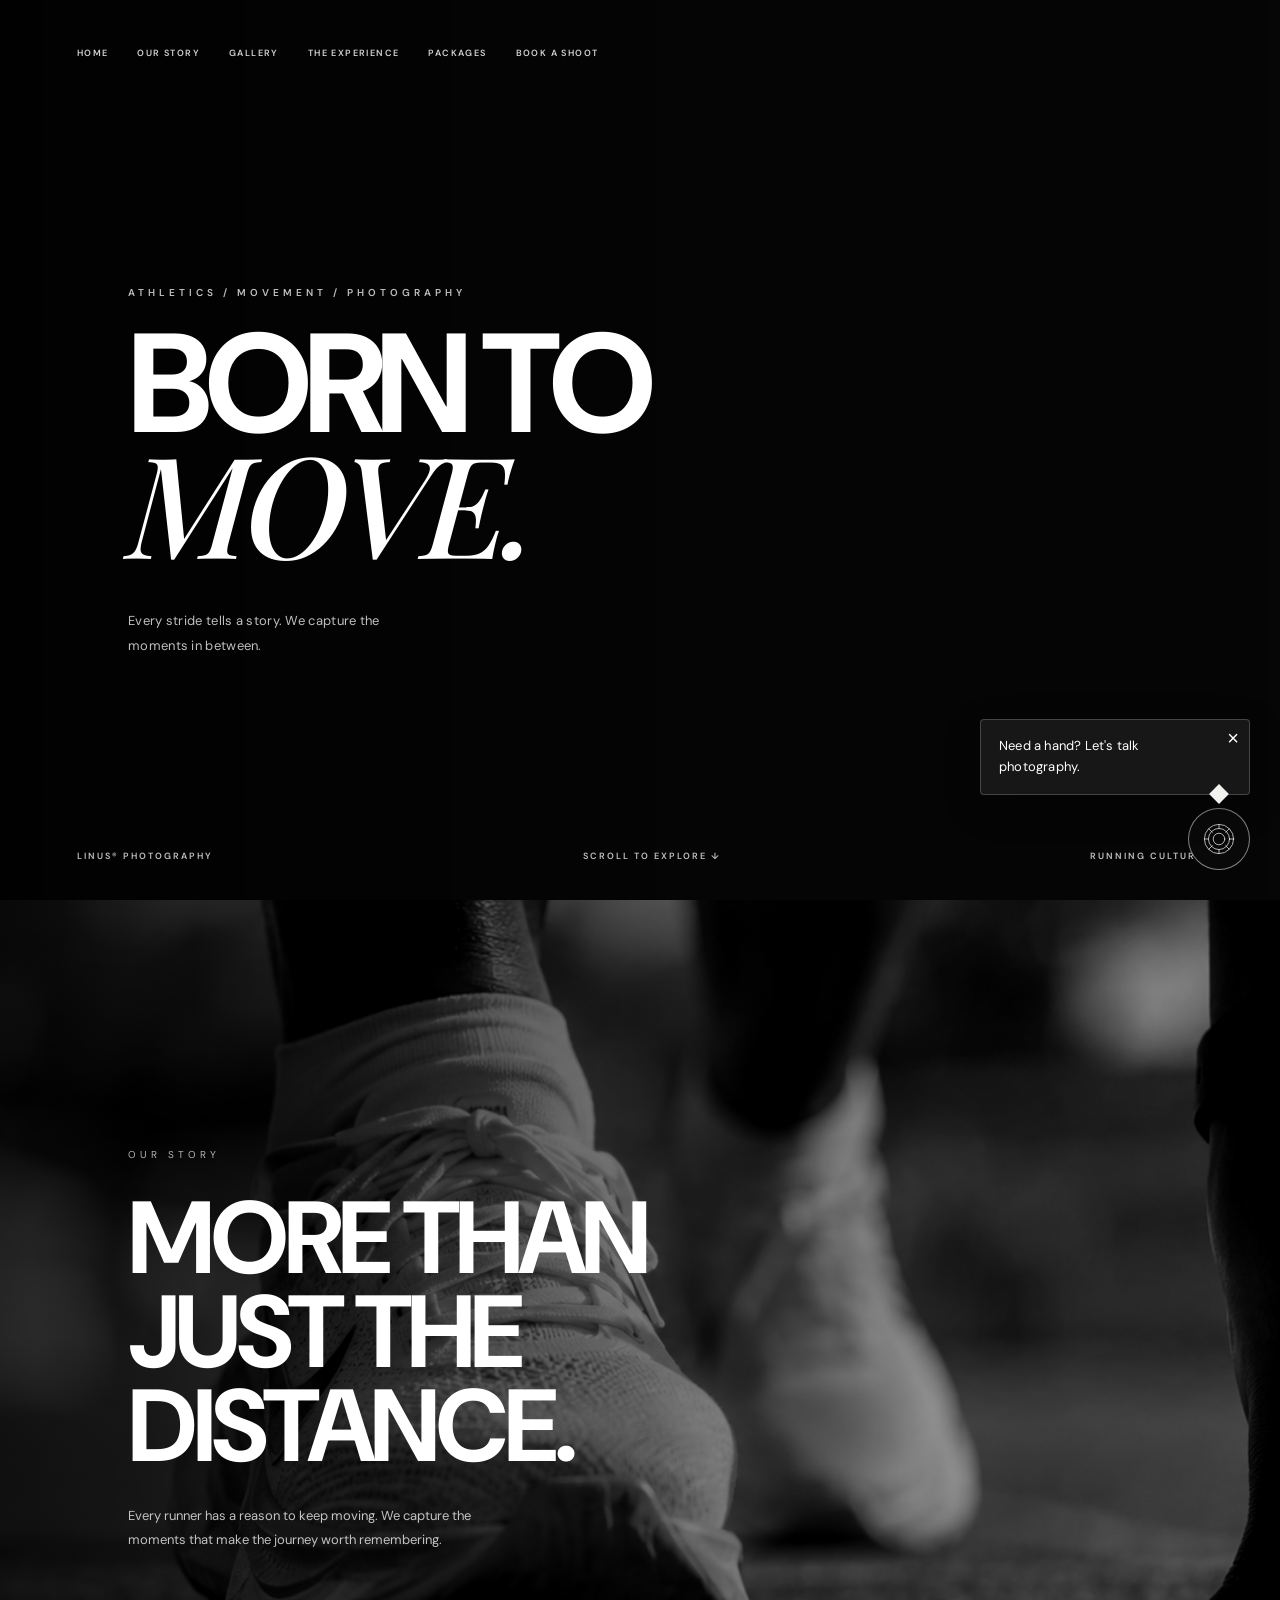
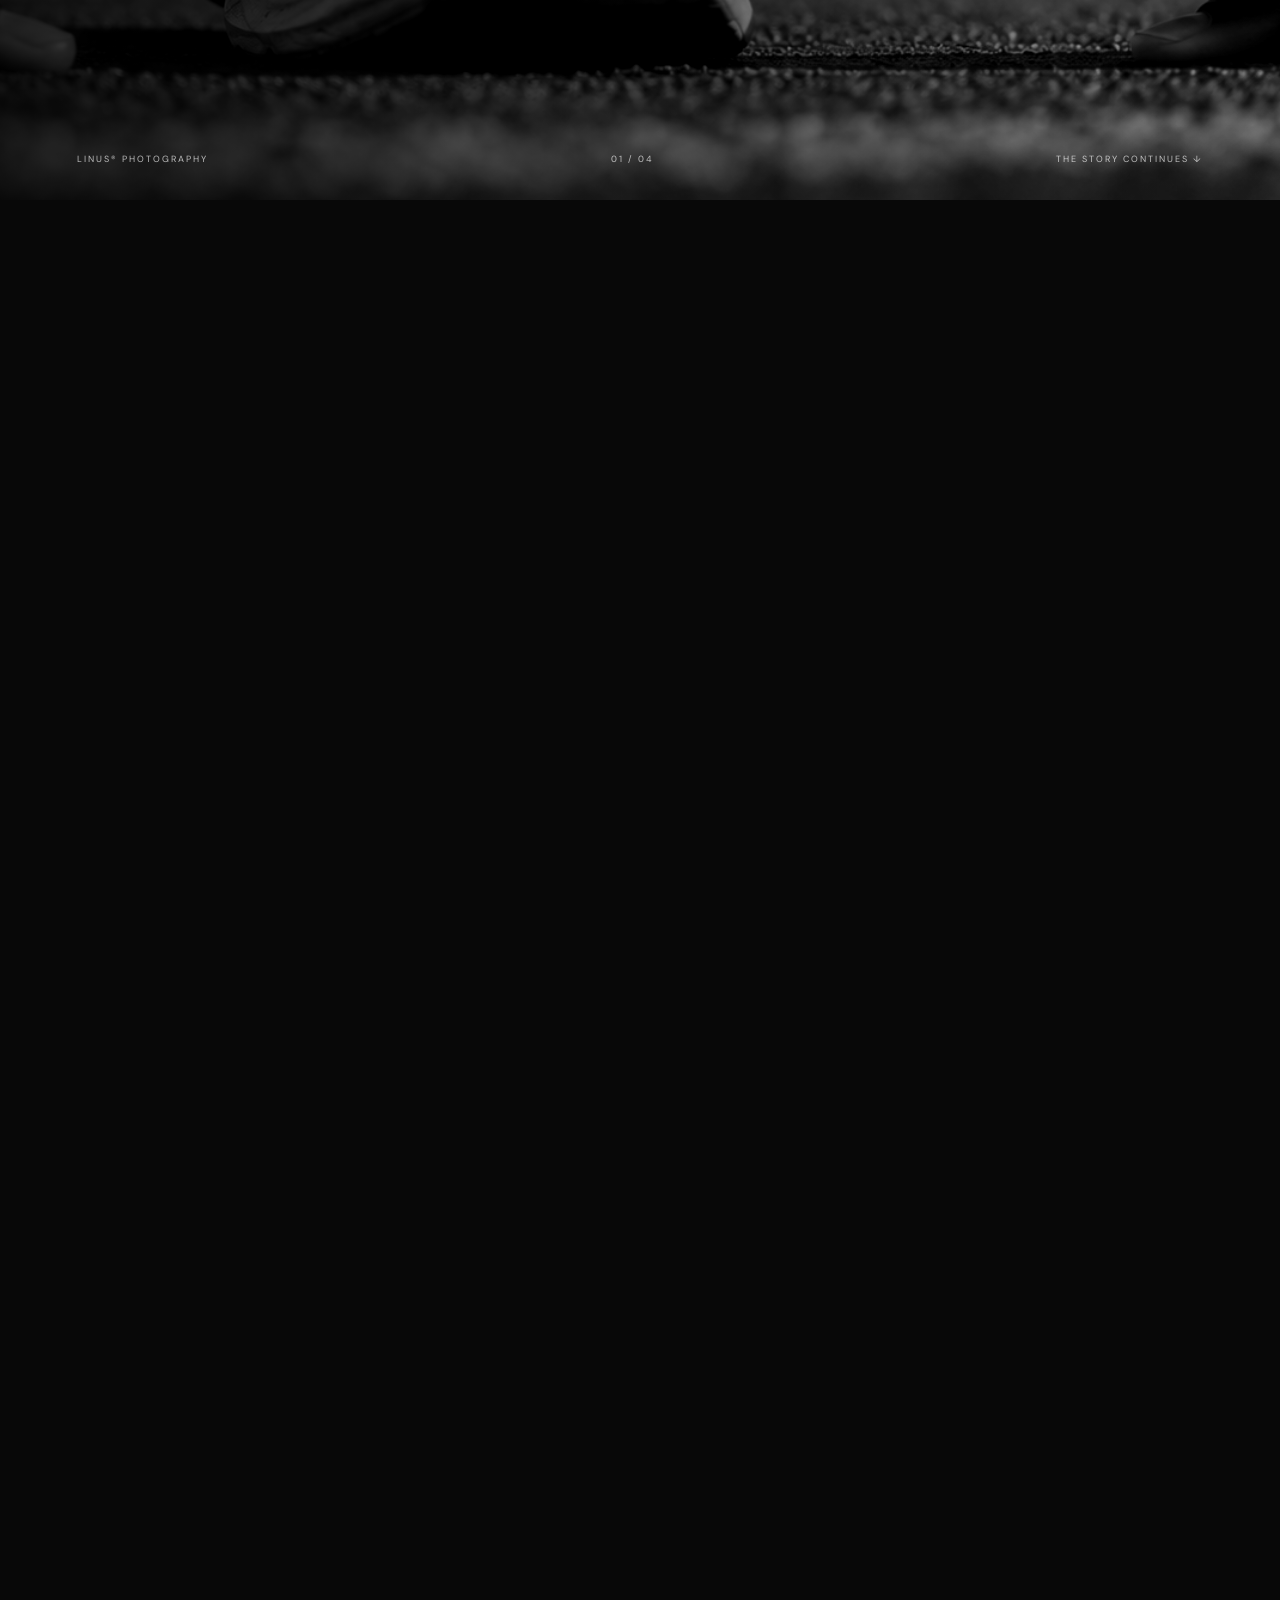
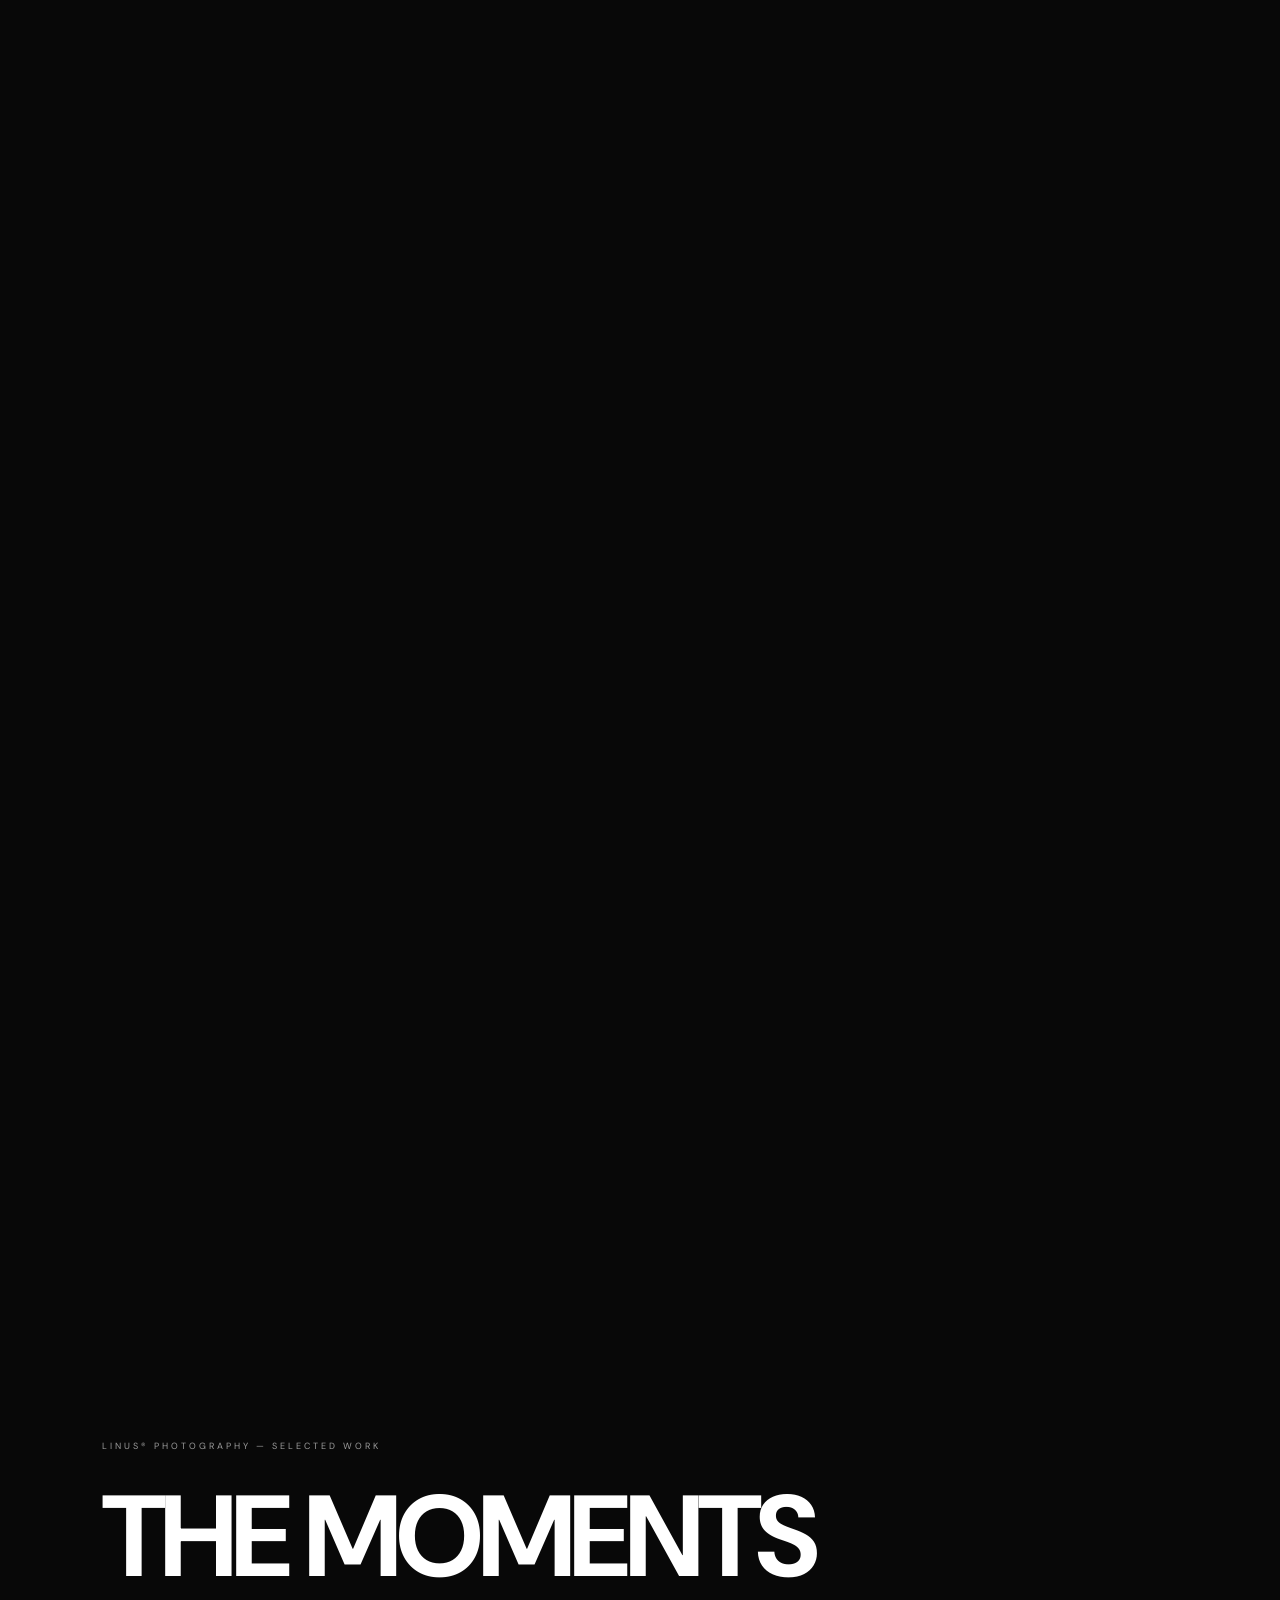
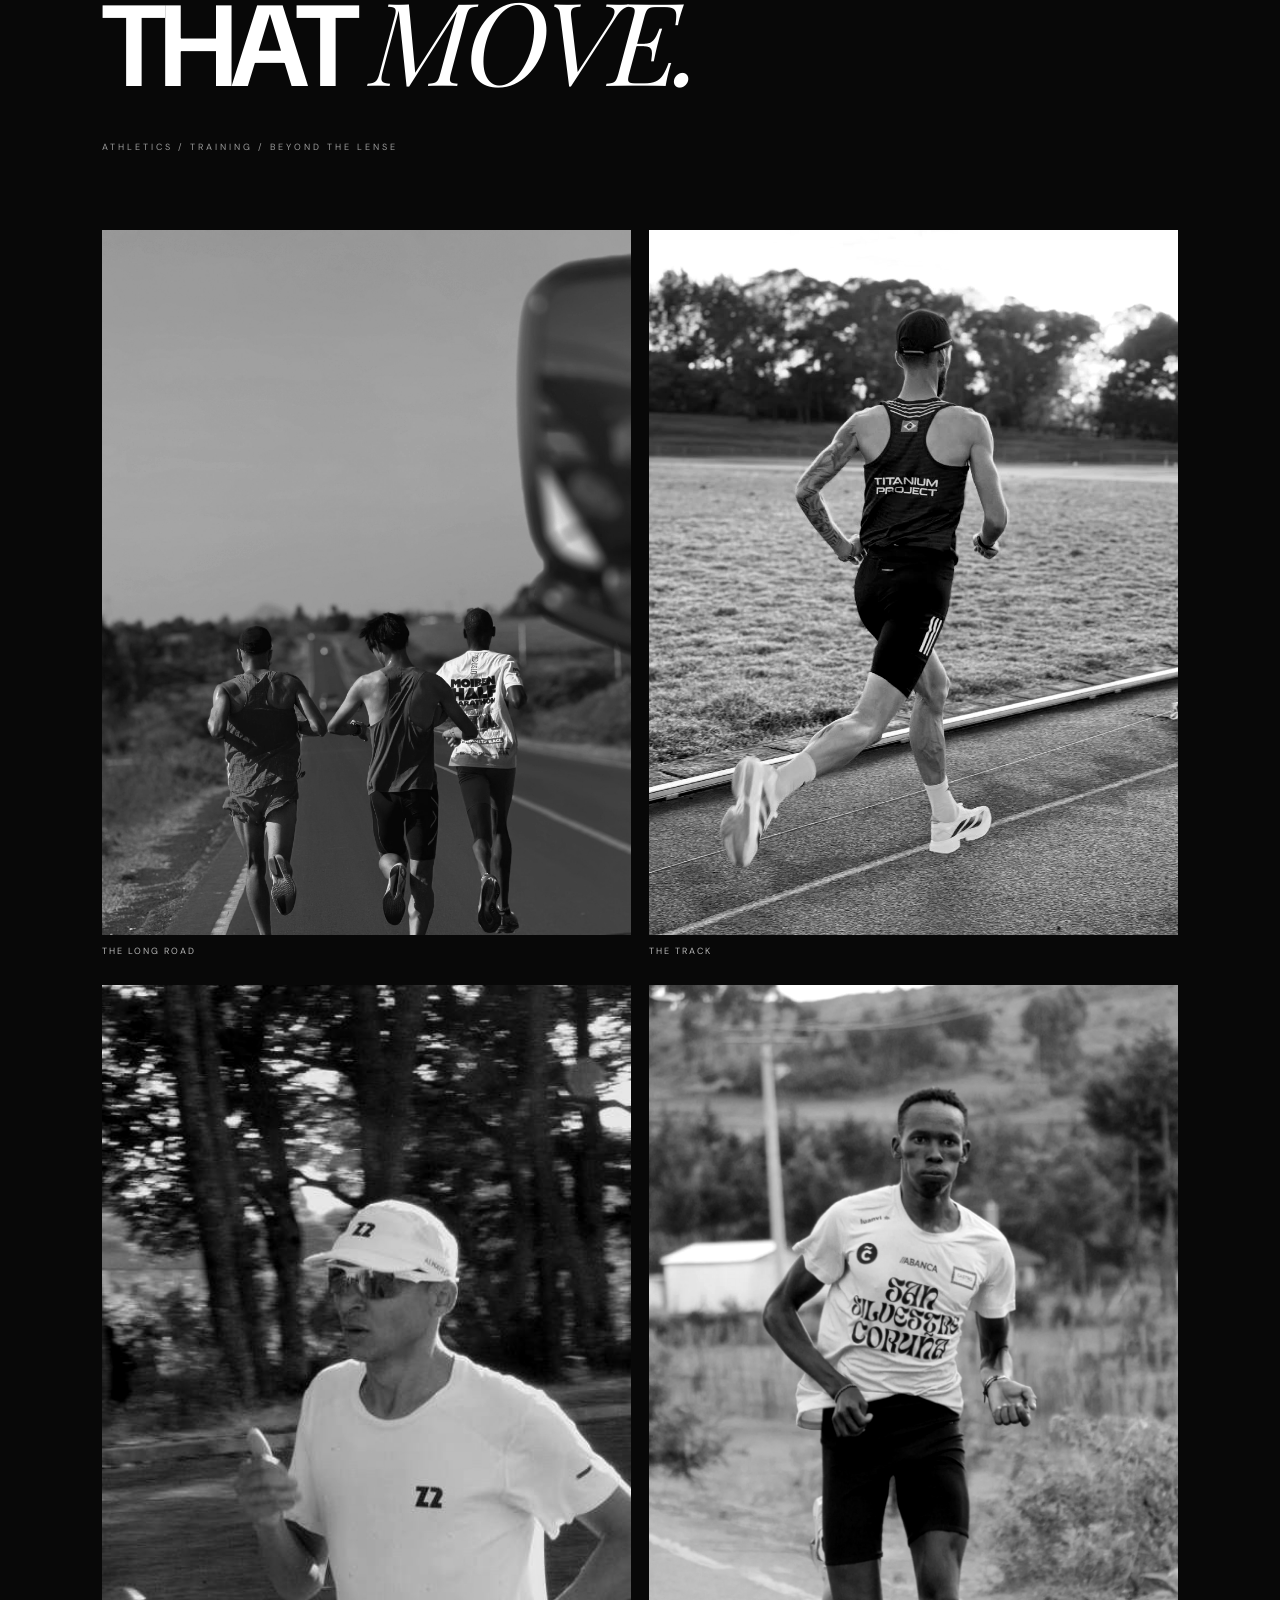
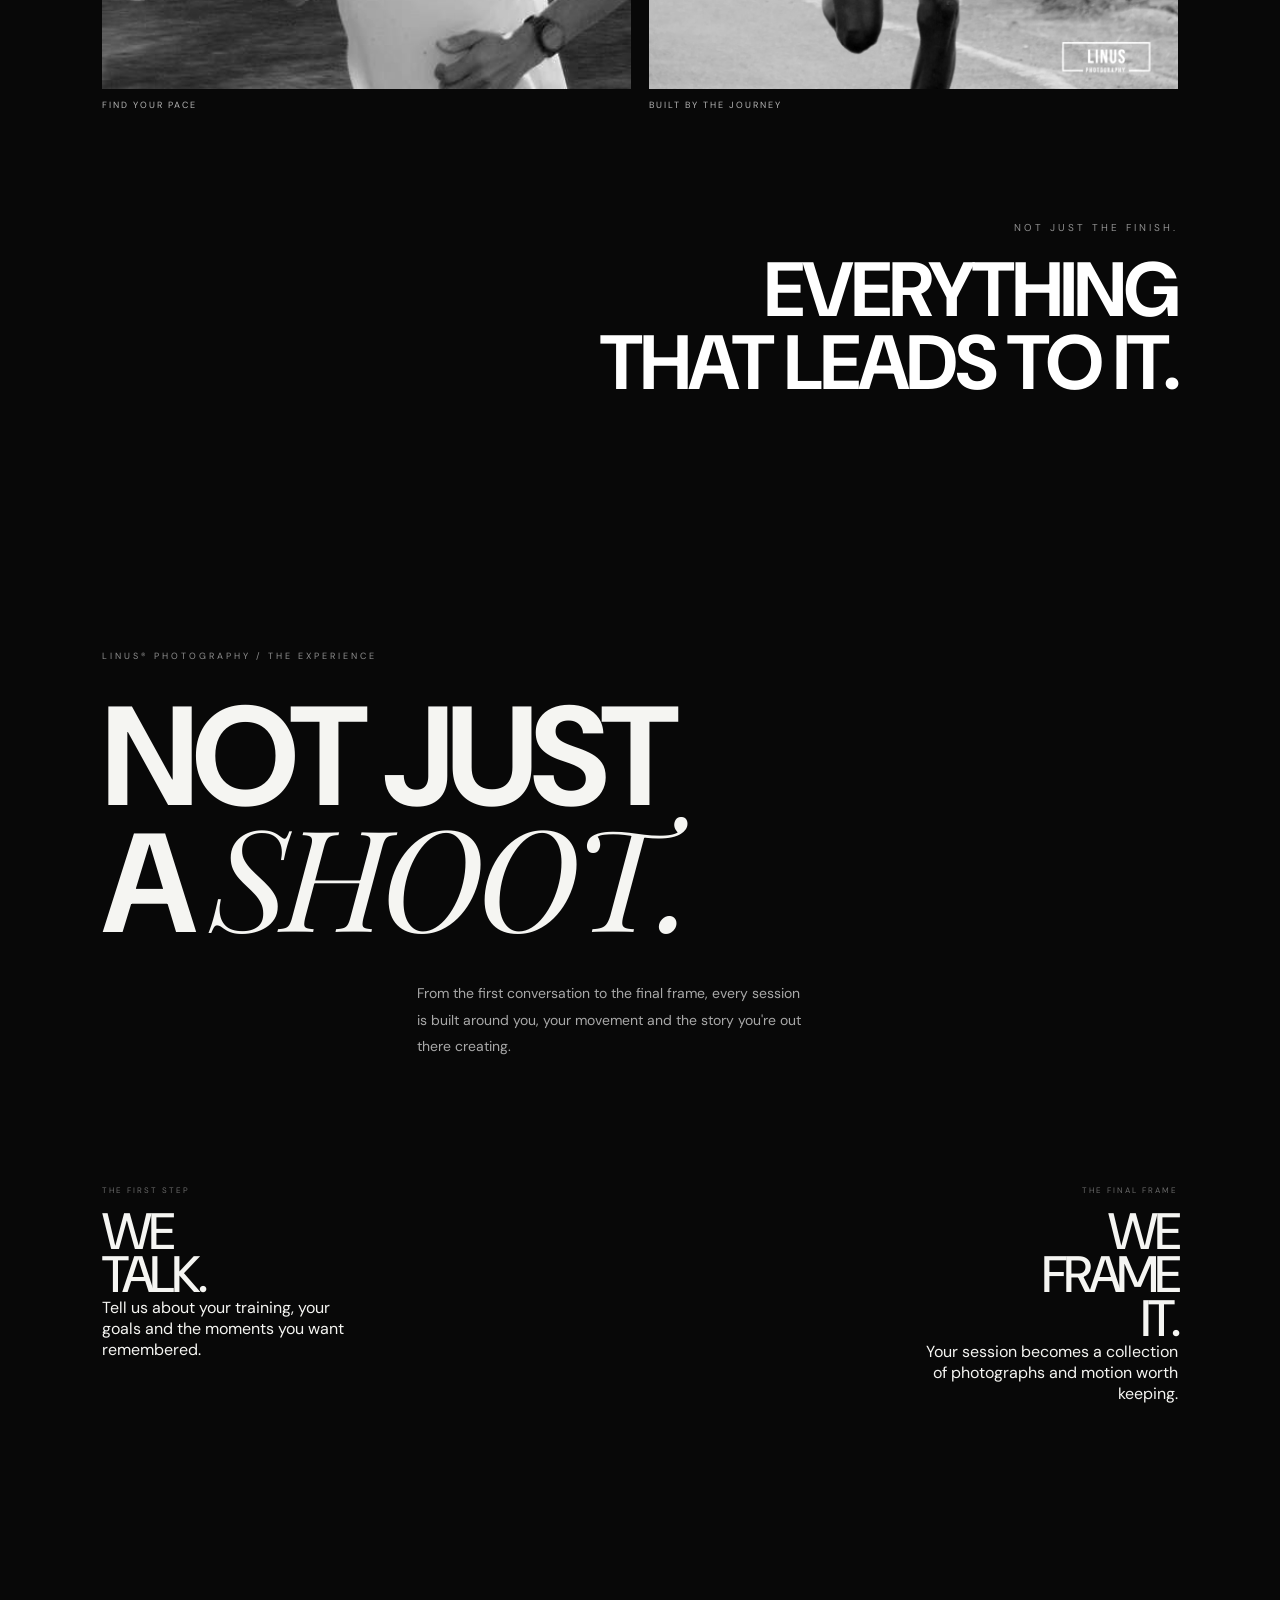
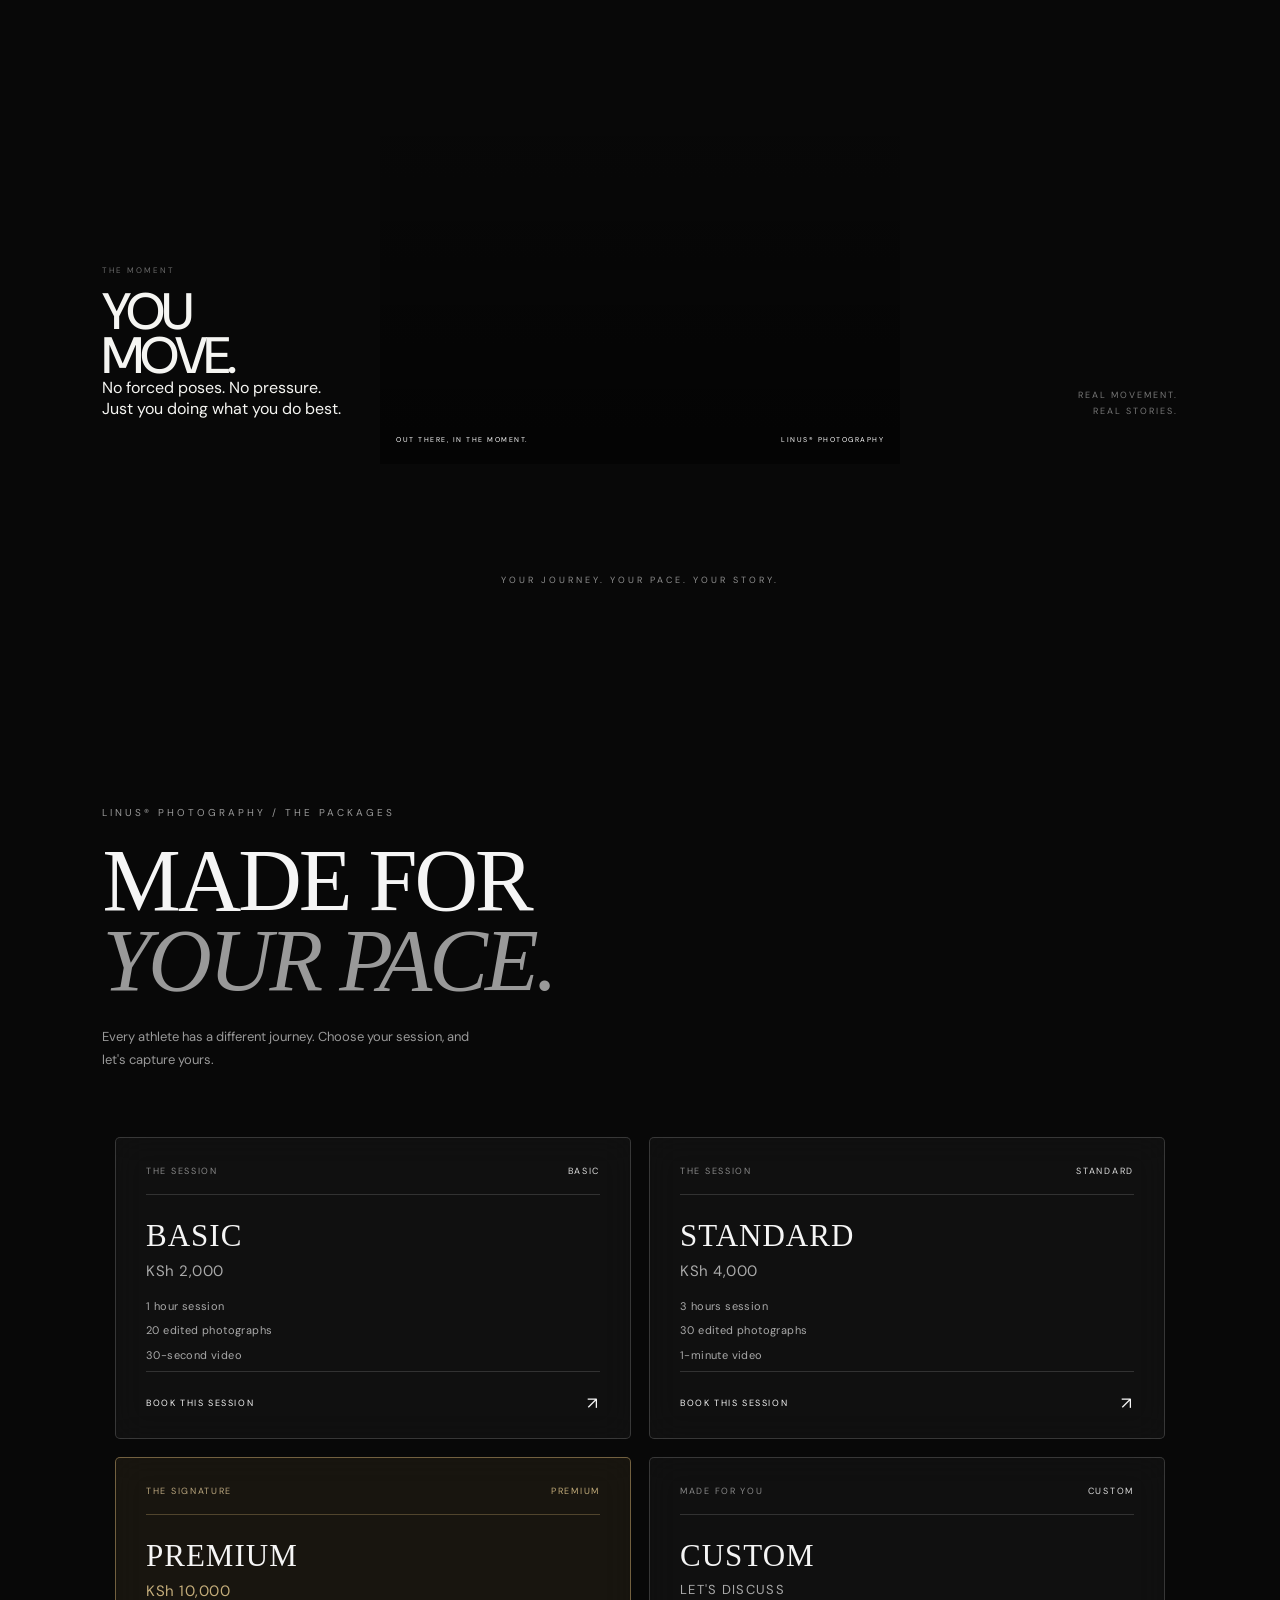
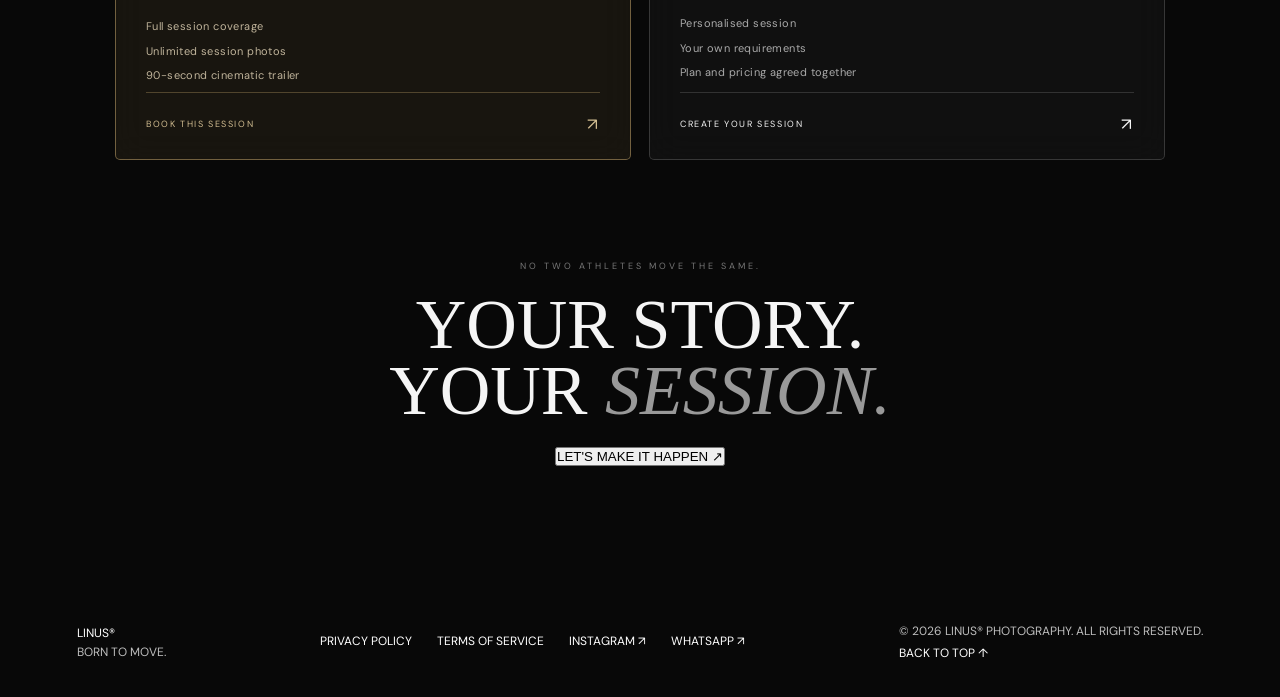
==== commit a241f125: "Update LINUS Photography website" ====
--- a/index.html
+++ b/index.html
@@ -13,6 +13,126 @@
 
    <link rel="stylesheet" href="style.css">
 <link rel="stylesheet" href="bot.css">
+
+<style>
+/* MOBILE NAVIGATION — desktop navigation remains unchanged */
+.mobile-nav-toggle,
+.mobile-nav-overlay {
+    display: none;
+}
+
+@media (max-width: 768px) {
+    .site-header {
+        position: relative;
+        z-index: 10001;
+    }
+
+    .site-header .navigation {
+        display: none !important;
+    }
+
+    .mobile-nav-toggle {
+        display: flex;
+        position: fixed;
+        top: 18px;
+        right: 18px;
+        z-index: 10003;
+        width: 46px;
+        height: 46px;
+        padding: 12px 10px;
+        flex-direction: column;
+        justify-content: center;
+        gap: 5px;
+        border: 1px solid rgba(255,255,255,.45);
+        background: rgba(0,0,0,.72);
+        cursor: pointer;
+    }
+
+    .mobile-nav-toggle span {
+        display: block;
+        width: 100%;
+        height: 1px;
+        background: #fff;
+        transition: transform .25s ease, opacity .25s ease;
+    }
+
+    .mobile-nav-overlay {
+        display: flex;
+        position: fixed;
+        inset: 0;
+        z-index: 10002;
+        padding: 90px 9vw 35px;
+        flex-direction: column;
+        justify-content: center;
+        background: #080808;
+        color: #fff;
+        opacity: 0;
+        visibility: hidden;
+        pointer-events: none;
+        transform: translateY(-8px);
+        transition: opacity .3s ease, visibility .3s ease,
+                    transform .3s ease;
+    }
+
+    .mobile-nav-overlay.is-open {
+        opacity: 1;
+        visibility: visible;
+        pointer-events: auto;
+        transform: translateY(0);
+    }
+
+    .mobile-nav-close {
+        position: absolute;
+        top: 18px;
+        right: 20px;
+        width: 44px;
+        height: 44px;
+        border: 1px solid rgba(255,255,255,.4);
+        background: transparent;
+        color: #fff;
+        font-size: 30px;
+        font-weight: 300;
+        cursor: pointer;
+    }
+
+    .mobile-nav-eyebrow,
+    .mobile-nav-footer {
+        color: rgba(255,255,255,.55);
+        font-size: 10px;
+        letter-spacing: .18em;
+    }
+
+    .mobile-navigation {
+        display: flex;
+        flex-direction: column;
+        align-items: flex-start;
+        gap: 0;
+        margin: 24px 0;
+    }
+
+    .mobile-navigation a {
+        display: flex;
+        align-items: center;
+        justify-content: space-between;
+        width: 100%;
+        padding: 12px 0;
+        border-bottom: 1px solid rgba(255,255,255,.15);
+        color: #fff;
+        font-family: inherit;
+        font-size: clamp(22px, 6vw, 34px);
+        letter-spacing: .04em;
+        text-decoration: none;
+    }
+
+    .mobile-navigation a span {
+        font-size: 16px;
+    }
+
+    body.mobile-nav-open {
+        overflow: hidden;
+    }
+}
+</style>
 </head>
 
 <body>
@@ -21,10 +141,14 @@
 
     <header class="site-header">
 
-        <a href="#home" class="logo">
-            <img src="images/logo.jpeg"
-                 alt="LINUS Photography">
-        </a>
+        <!-- MOBILE NAVIGATION TOGGLE -->
+        <button class="mobile-nav-toggle" id="mobileNavToggle"
+                type="button" aria-label="Open navigation"
+                aria-controls="mobileNavOverlay" aria-expanded="false">
+            <span></span>
+            <span></span>
+            <span></span>
+        </button>
 
         <nav class="navigation">
 
@@ -43,6 +167,26 @@
         </nav>
 
     </header>
+
+    <!-- MOBILE FULL-SCREEN NAVIGATION -->
+    <div class="mobile-nav-overlay" id="mobileNavOverlay"
+         aria-hidden="true">
+        <button class="mobile-nav-close" id="mobileNavClose"
+                type="button" aria-label="Close navigation">&times;</button>
+
+        <p class="mobile-nav-eyebrow">LINUS® PHOTOGRAPHY / EXPLORE</p>
+
+        <nav class="mobile-navigation" aria-label="Mobile navigation">
+            <a href="#home">HOME</a>
+            <a href="#story">OUR STORY</a>
+            <a href="#work">GALLERY</a>
+            <a href="#experience">THE EXPERIENCE</a>
+            <a href="#packages">PACKAGES</a>
+            <a href="#packages">BOOK A SHOOT <span>↗</span></a>
+        </nav>
+
+        <p class="mobile-nav-footer">BORN TO MOVE.</p>
+    </div>
 
 
     <!-- HERO SECTION -->
@@ -696,6 +840,47 @@
 </section>
 <!-- END PACE BOT -->
 
+<script>
+/* MOBILE NAVIGATION */
+document.addEventListener("DOMContentLoaded", function () {
+    const toggle = document.getElementById("mobileNavToggle");
+    const overlay = document.getElementById("mobileNavOverlay");
+    const close = document.getElementById("mobileNavClose");
+    const links = overlay ? overlay.querySelectorAll("a") : [];
+
+    if (!toggle || !overlay || !close) return;
+
+    function openMenu() {
+        overlay.classList.add("is-open");
+        overlay.setAttribute("aria-hidden", "false");
+        toggle.setAttribute("aria-expanded", "true");
+        toggle.setAttribute("aria-label", "Close navigation");
+        document.body.classList.add("mobile-nav-open");
+    }
+
+    function closeMenu() {
+        overlay.classList.remove("is-open");
+        overlay.setAttribute("aria-hidden", "true");
+        toggle.setAttribute("aria-expanded", "false");
+        toggle.setAttribute("aria-label", "Open navigation");
+        document.body.classList.remove("mobile-nav-open");
+    }
+
+    toggle.addEventListener("click", function () {
+        overlay.classList.contains("is-open") ? closeMenu() : openMenu();
+    });
+
+    close.addEventListener("click", closeMenu);
+    links.forEach(function (link) {
+        link.addEventListener("click", closeMenu);
+    });
+
+    document.addEventListener("keydown", function (event) {
+        if (event.key === "Escape") closeMenu();
+    });
+});
+</script>
+
 <script src="script.js"></script>
 <script src="bot.js"></script>
 
